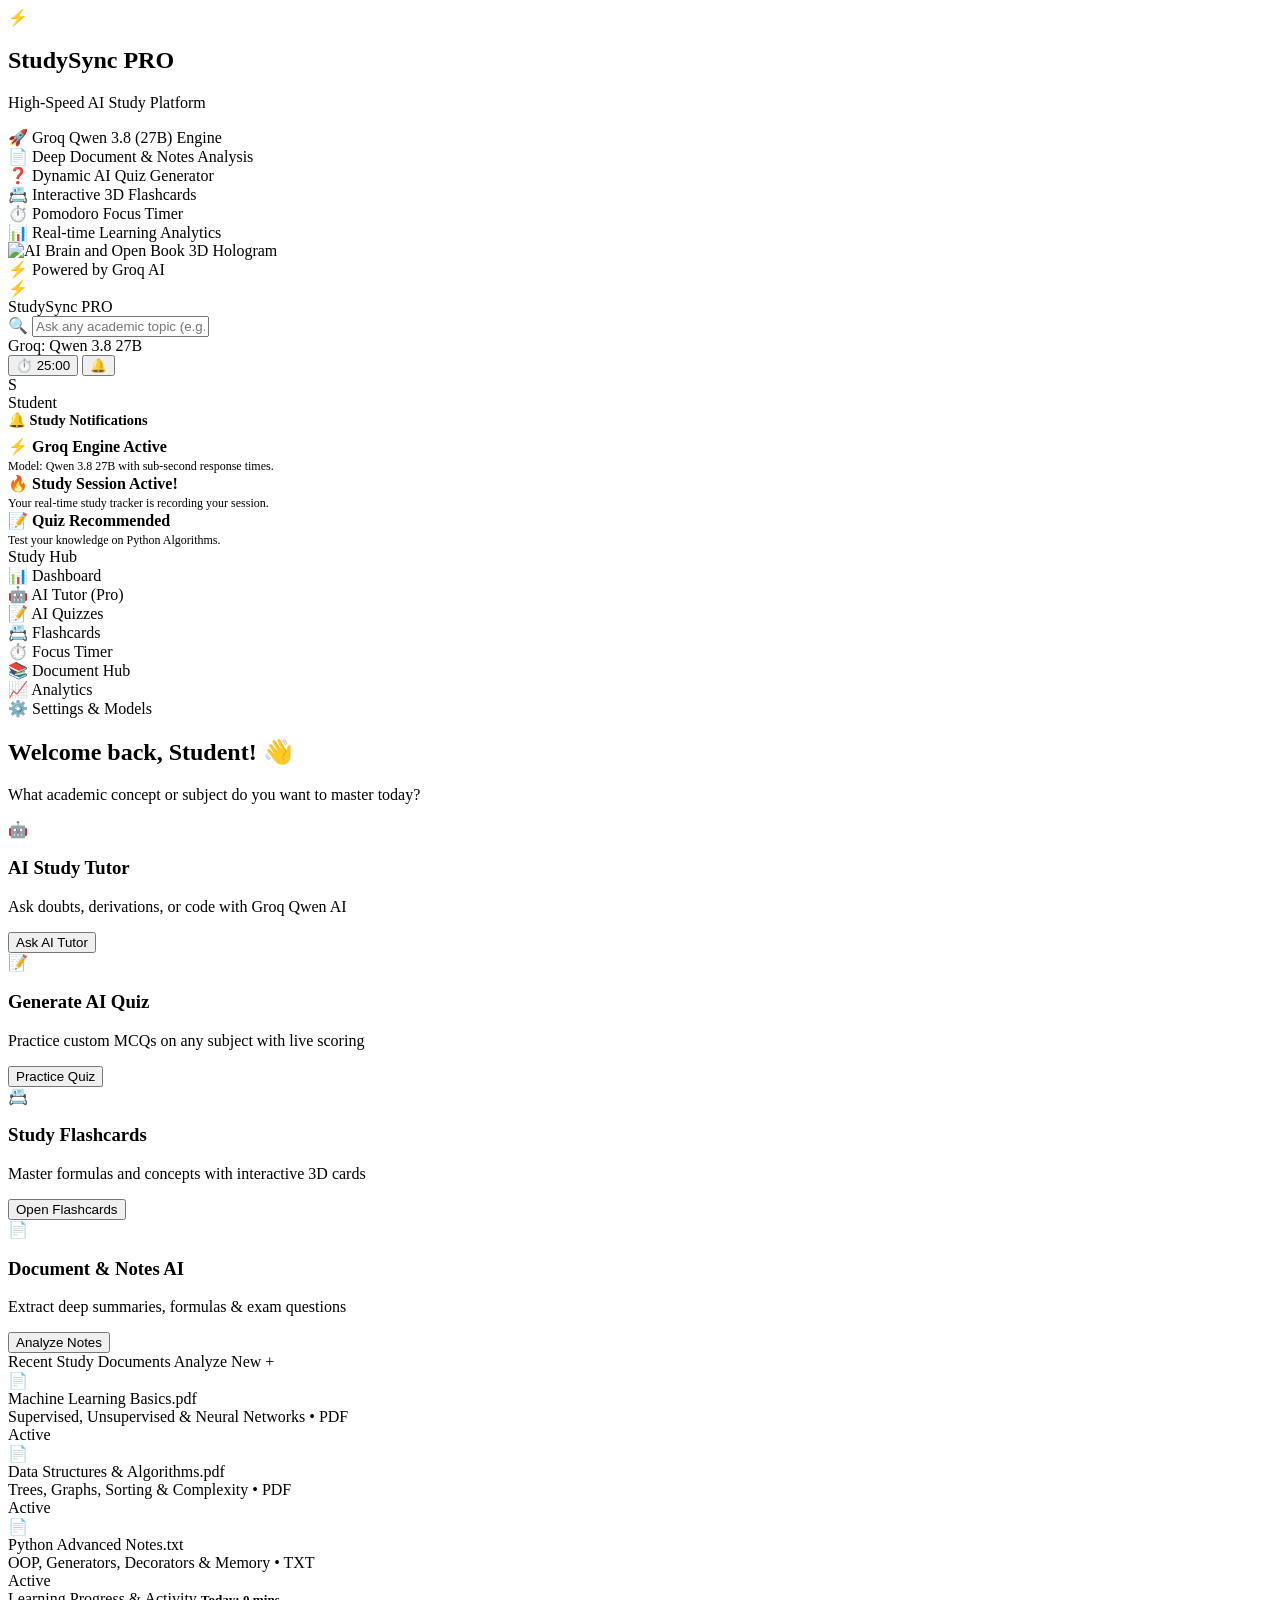
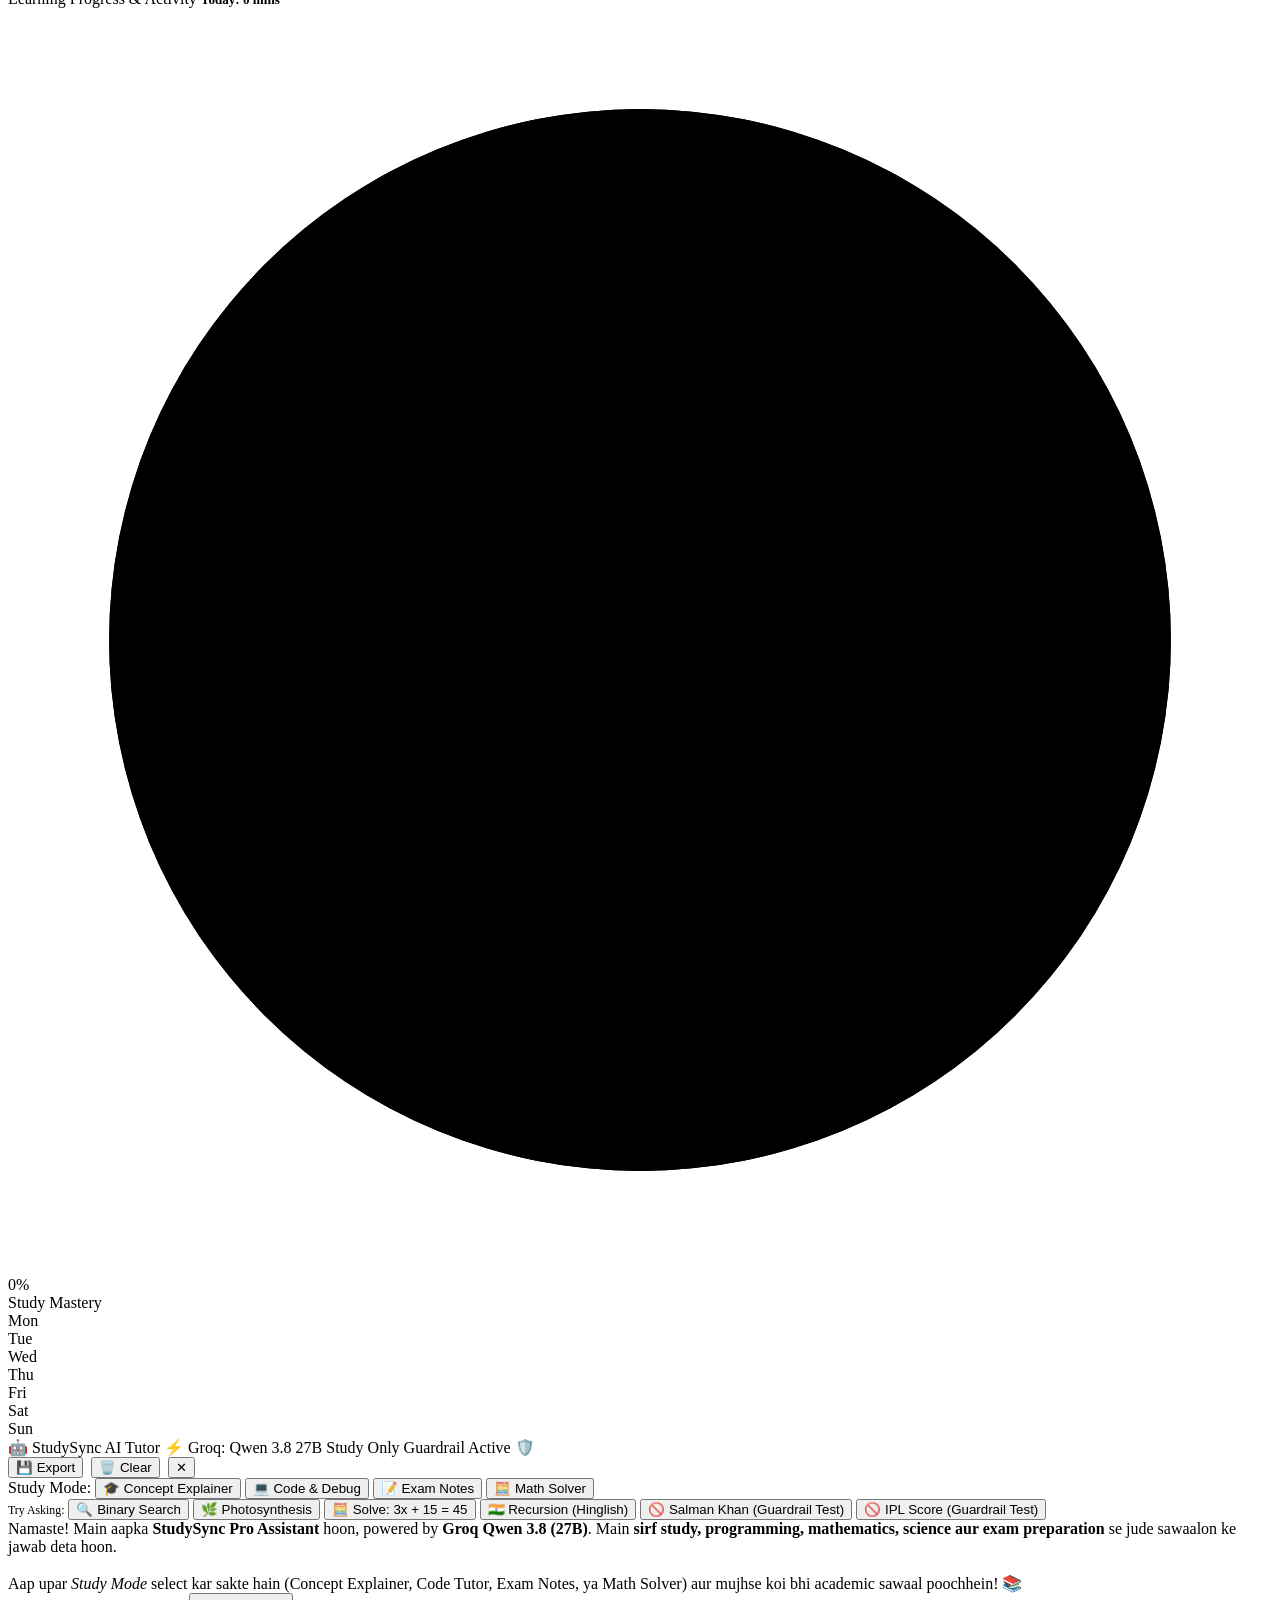
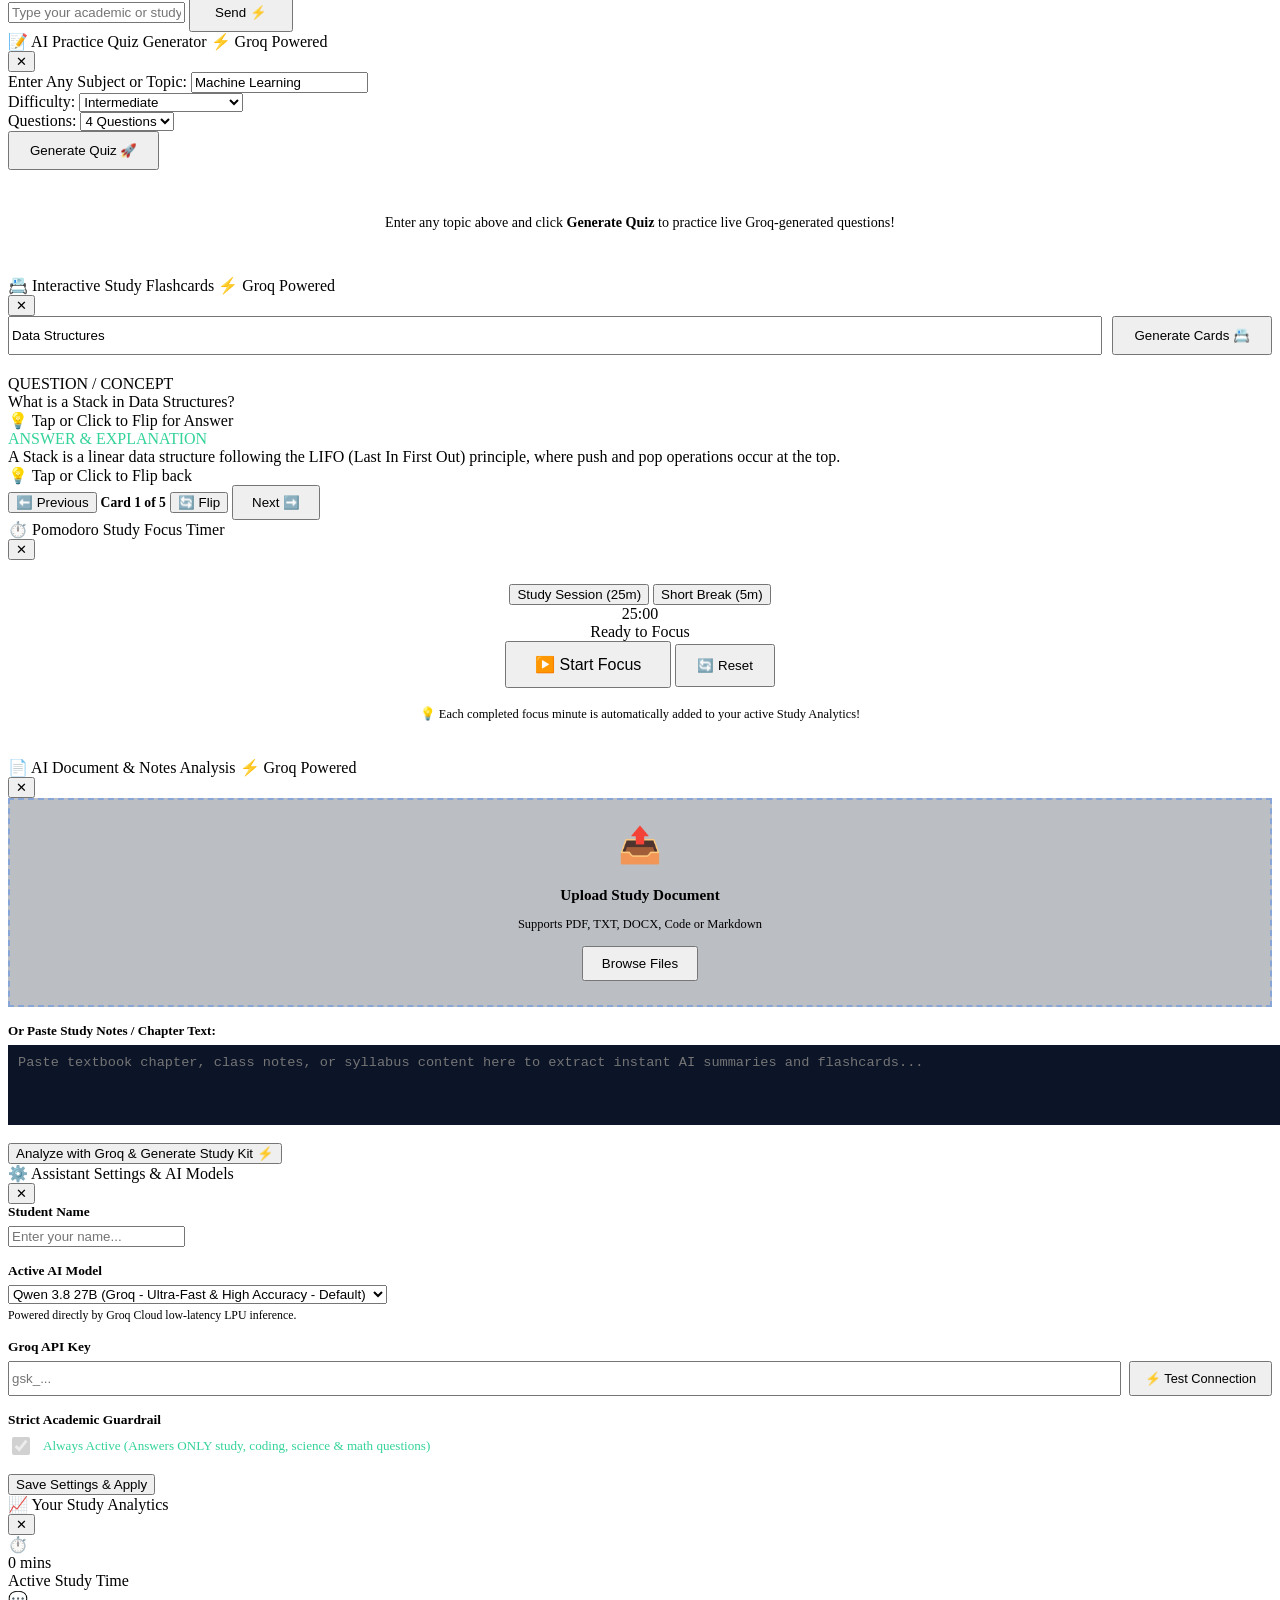
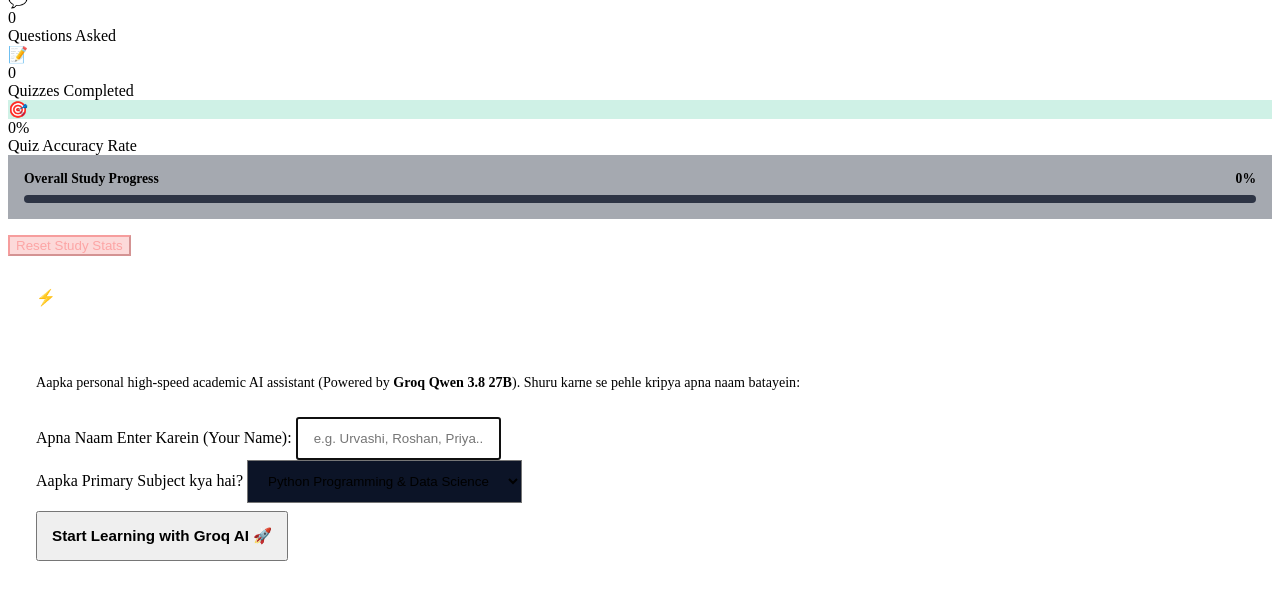
==== projects/Personal_AI_Study_Assistant/web/index.html @ 4bd37342 "added project" ====
<!DOCTYPE html>
<html lang="en">
<head>
  <meta charset="UTF-8">
  <meta name="viewport" content="width=device-width, initial-scale=1.0">
  <title>StudySync Pro - AI-Powered Learning Platform</title>
  <link rel="stylesheet" href="/style.css">
  <link rel="preconnect" href="https://fonts.googleapis.com">
  <link rel="preconnect" href="https://fonts.gstatic.com" crossorigin>
  <link href="https://fonts.googleapis.com/css2?family=Inter:wght@400;500;600;700;800&family=JetBrains+Mono:wght@400;500;600&display=swap" rel="stylesheet">
</head>
<body>
  <!-- SVG GRADIENTS FOR DONUT CHART -->
  <svg width="0" height="0" style="position: absolute;">
    <defs>
      <linearGradient id="progressGradient" x1="0%" y1="0%" x2="100%" y2="100%">
        <stop offset="0%" stop-color="#06b6d4" />
        <stop offset="100%" stop-color="#3b82f6" />
      </linearGradient>
    </defs>
  </svg>

  <div class="app-container">
    <!-- LEFT HERO PROMO BANNER -->
    <aside class="hero-banner">
      <div>
        <div class="hero-header">
          <div class="hero-badge-number">⚡</div>
          <div class="hero-title-group">
            <h1>StudySync <span class="badge-pro">PRO</span></h1>
          </div>
        </div>
        <p class="hero-subtitle">High-Speed AI Study Platform</p>

        <div class="hero-features-list">
          <div class="hero-feature-item">
            <span class="hero-feature-icon">🚀</span>
            <span>Groq Qwen 3.8 (27B) Engine</span>
          </div>
          <div class="hero-feature-item">
            <span class="hero-feature-icon">📄</span>
            <span>Deep Document & Notes Analysis</span>
          </div>
          <div class="hero-feature-item">
            <span class="hero-feature-icon">❓</span>
            <span>Dynamic AI Quiz Generator</span>
          </div>
          <div class="hero-feature-item">
            <span class="hero-feature-icon">📇</span>
            <span>Interactive 3D Flashcards</span>
          </div>
          <div class="hero-feature-item">
            <span class="hero-feature-icon">⏱️</span>
            <span>Pomodoro Focus Timer</span>
          </div>
          <div class="hero-feature-item">
            <span class="hero-feature-icon">📊</span>
            <span>Real-time Learning Analytics</span>
          </div>
        </div>
      </div>

      <!-- 3D BOOK & HOLOGRAPHIC BRAIN GRAPHIC -->
      <div class="hero-graphic-card">
        <img src="/assets/studysync_hero.jpg" alt="AI Brain and Open Book 3D Hologram" class="hero-graphic-img">
        <div class="hero-graphic-badge" id="heroGroqBadge">⚡ Powered by Groq AI</div>
      </div>
    </aside>

    <!-- MAIN APP WINDOW -->
    <div class="main-layout">
      <!-- TOP NAVIGATION BAR -->
      <header class="top-nav">
        <div class="top-brand">
          <div class="brand-icon">⚡</div>
          <span>StudySync <span class="badge-pro-small">PRO</span></span>
        </div>

        <div class="search-box-wrapper">
          <span class="search-icon">🔍</span>
          <input type="text" id="globalSearchInput" class="search-input" placeholder="Ask any academic topic (e.g. Binary Search, Calculus, Photosynthesis)...">
        </div>

        <div class="top-actions">
          <!-- LIVE GROQ STATUS BADGE -->
          <div class="groq-pill" id="topGroqBadge" title="Groq AI Inference Engine Status">
            <span class="groq-pulse-dot"></span>
            <span id="topGroqModelText">Groq: Qwen 3.8 27B</span>
          </div>

          <!-- POMODORO QUICK TIMER BUTTON -->
          <button class="top-timer-chip" id="btnPomodoroTop" title="Pomodoro Focus Timer">
            <span>⏱️</span>
            <span id="topPomodoroText">25:00</span>
          </button>

          <button class="icon-btn" id="notifBtn" title="Notifications">
            🔔
            <span class="notification-dot"></span>
          </button>
          
          <div class="user-profile-badge" id="profileBadge" title="Click to view profile or change settings">
            <div class="avatar-img" id="topAvatarImg">S</div>
            <span class="avatar-name" id="topAvatarName">Student</span>
          </div>
        </div>

        <!-- NOTIFICATIONS DROPDOWN -->
        <div class="notifications-dropdown" id="notifDropdown">
          <div style="font-weight: 700; margin-bottom: 8px; font-size: 0.9rem;">🔔 Study Notifications</div>
          <div class="notif-item">
            <strong>⚡ Groq Engine Active</strong><br>
            <span style="color: var(--text-dim); font-size: 0.75rem;">Model: Qwen 3.8 27B with sub-second response times.</span>
          </div>
          <div class="notif-item">
            <strong>🔥 Study Session Active!</strong><br>
            <span style="color: var(--text-dim); font-size: 0.75rem;">Your real-time study tracker is recording your session.</span>
          </div>
          <div class="notif-item">
            <strong>📝 Quiz Recommended</strong><br>
            <span style="color: var(--text-dim); font-size: 0.75rem;">Test your knowledge on Python Algorithms.</span>
          </div>
        </div>
      </header>

      <!-- WORKSPACE: SIDEBAR + CONTENT -->
      <div class="workspace">
        <!-- SIDEBAR -->
        <nav class="sidebar">
          <div class="nav-category">Study Hub</div>
          <div class="nav-item active" data-tab="dashboard">
            <span class="nav-icon">📊</span>
            <span>Dashboard</span>
          </div>
          <div class="nav-item" data-tab="tutor">
            <span class="nav-icon">🤖</span>
            <span>AI Tutor (Pro)</span>
          </div>
          <div class="nav-item" data-tab="quizzes">
            <span class="nav-icon">📝</span>
            <span>AI Quizzes</span>
          </div>
          <div class="nav-item" data-tab="flashcards">
            <span class="nav-icon">📇</span>
            <span>Flashcards</span>
          </div>
          <div class="nav-item" data-tab="pomodoro">
            <span class="nav-icon">⏱️</span>
            <span>Focus Timer</span>
          </div>
          <div class="nav-item" data-tab="library">
            <span class="nav-icon">📚</span>
            <span>Document Hub</span>
          </div>
          <div class="nav-item" data-tab="analytics">
            <span class="nav-icon">📈</span>
            <span>Analytics</span>
          </div>
          <div class="nav-item" data-tab="settings">
            <span class="nav-icon">⚙️</span>
            <span>Settings & Models</span>
          </div>
        </nav>

        <!-- MAIN DASHBOARD CONTENT -->
        <main class="content-area" id="mainContent">
          <!-- GREETING -->
          <div class="greeting-section">
            <h2 class="greeting-title">Welcome back, <span id="greetingUserName">Student</span>! 👋</h2>
            <p class="greeting-subtitle">What academic concept or subject do you want to master today?</p>
          </div>

          <!-- FOUR ACTION CARDS -->
          <div class="action-cards-grid">
            <!-- CARD 1: AI TUTOR -->
            <div class="action-card">
              <div>
                <div class="action-icon-box icon-cyan">🤖</div>
                <h3 class="action-card-title">AI Study Tutor</h3>
                <p class="action-card-desc">Ask doubts, derivations, or code with Groq Qwen AI</p>
              </div>
              <button class="btn-primary" id="btnTutorCard">
                <span>Ask AI Tutor</span>
              </button>
            </div>

            <!-- CARD 2: DYNAMIC QUIZ GENERATOR -->
            <div class="action-card">
              <div>
                <div class="action-icon-box icon-pink">📝</div>
                <h3 class="action-card-title">Generate AI Quiz</h3>
                <p class="action-card-desc">Practice custom MCQs on any subject with live scoring</p>
              </div>
              <button class="btn-primary" id="btnQuizCard">
                <span>Practice Quiz</span>
              </button>
            </div>

            <!-- CARD 3: FLASHCARDS -->
            <div class="action-card">
              <div>
                <div class="action-icon-box icon-purple">📇</div>
                <h3 class="action-card-title">Study Flashcards</h3>
                <p class="action-card-desc">Master formulas and concepts with interactive 3D cards</p>
              </div>
              <button class="btn-primary" id="btnFlashcardsCard">
                <span>Open Flashcards</span>
              </button>
            </div>

            <!-- CARD 4: UPLOAD & LEARN -->
            <div class="action-card">
              <div>
                <div class="action-icon-box icon-emerald">📄</div>
                <h3 class="action-card-title">Document & Notes AI</h3>
                <p class="action-card-desc">Extract deep summaries, formulas & exam questions</p>
              </div>
              <button class="btn-primary" id="btnUploadCard">
                <span>Analyze Notes</span>
              </button>
            </div>
          </div>

          <!-- BOTTOM SECTION: 2 CARDS -->
          <div class="bottom-grid">
            <!-- RECENT DOCUMENTS -->
            <div class="info-card">
              <div class="info-card-header">
                <span class="info-card-title">Recent Study Documents</span>
                <a class="info-card-link" id="linkViewAllDocs">Analyze New +</a>
              </div>

              <div class="document-list" id="recentDocsList">
                <div class="document-item" data-file="Machine Learning Basics.pdf">
                  <div class="doc-info">
                    <div class="doc-icon-badge badge-red">📄</div>
                    <div>
                      <div class="doc-name">Machine Learning Basics.pdf</div>
                      <div class="doc-meta">Supervised, Unsupervised & Neural Networks • PDF</div>
                    </div>
                  </div>
                  <div class="doc-time">Active</div>
                </div>

                <div class="document-item" data-file="Data Structures & Algorithms.pdf">
                  <div class="doc-info">
                    <div class="doc-icon-badge badge-blue">📄</div>
                    <div>
                      <div class="doc-name">Data Structures & Algorithms.pdf</div>
                      <div class="doc-meta">Trees, Graphs, Sorting & Complexity • PDF</div>
                    </div>
                  </div>
                  <div class="doc-time">Active</div>
                </div>

                <div class="document-item" data-file="Python Advanced Notes.txt">
                  <div class="doc-info">
                    <div class="doc-icon-badge badge-emerald">📄</div>
                    <div>
                      <div class="doc-name">Python Advanced Notes.txt</div>
                      <div class="doc-meta">OOP, Generators, Decorators & Memory • TXT</div>
                    </div>
                  </div>
                  <div class="doc-time">Active</div>
                </div>
              </div>
            </div>

            <!-- LEARNING PROGRESS & ACTIVE TRACKER -->
            <div class="info-card">
              <div class="info-card-header">
                <span class="info-card-title">Learning Progress & Activity</span>
                <span id="todayStudyLabel" style="font-size: 0.82rem; color: var(--accent-cyan); font-weight: 700;">Today: 0 mins</span>
              </div>

              <div class="progress-container">
                <!-- DONUT CHART -->
                <div class="donut-wrapper">
                  <svg class="donut-svg" viewBox="0 0 100 100">
                    <circle class="donut-bg" cx="50" cy="50" r="42" />
                    <circle class="donut-fill" id="donutProgressCircle" cx="50" cy="50" r="42" style="stroke-dashoffset: 264;" />
                  </svg>
                  <div class="donut-text">
                    <div class="donut-pct" id="donutProgressText">0%</div>
                    <div class="donut-sub">Study Mastery</div>
                  </div>
                </div>

                <!-- WEEKLY BAR CHART -->
                <div class="barchart-wrapper">
                  <div class="bars-row" id="weeklyBarsRow">
                    <div class="bar-col" id="bar_mon" title="Mon: 0 mins"><div class="bar-fill" style="height: 10%;"></div><span class="bar-label">Mon</span></div>
                    <div class="bar-col" id="bar_tue" title="Tue: 0 mins"><div class="bar-fill" style="height: 10%;"></div><span class="bar-label">Tue</span></div>
                    <div class="bar-col" id="bar_wed" title="Wed: 0 mins"><div class="bar-fill" style="height: 10%;"></div><span class="bar-label">Wed</span></div>
                    <div class="bar-col" id="bar_thu" title="Thu: 0 mins"><div class="bar-fill" style="height: 10%;"></div><span class="bar-label">Thu</span></div>
                    <div class="bar-col" id="bar_fri" title="Fri: 0 mins"><div class="bar-fill" style="height: 10%;"></div><span class="bar-label">Fri</span></div>
                    <div class="bar-col" id="bar_sat" title="Sat: 0 mins"><div class="bar-fill" style="height: 10%;"></div><span class="bar-label">Sat</span></div>
                    <div class="bar-col" id="bar_sun" title="Sun: 0 mins"><div class="bar-fill" style="height: 10%;"></div><span class="bar-label">Sun</span></div>
                  </div>
                </div>
              </div>
            </div>
          </div>
        </main>
      </div>
    </div>
  </div>

  <!-- MODAL: AI TUTOR (PRO EDITION) -->
  <div class="modal-overlay" id="modalTutor">
    <div class="modal-card tutor-card">
      <div class="modal-header">
        <div class="modal-title">
          <span>🤖 StudySync AI Tutor</span>
          <span class="model-badge-inline" id="chatActiveModelBadge">⚡ Groq: Qwen 3.8 27B</span>
          <span class="study-guard-badge">Study Only Guardrail Active 🛡️</span>
        </div>
        <div style="display: flex; gap: 8px; align-items: center;">
          <button class="icon-subtle-btn" id="btnExportChat" title="Export study notes to Markdown">💾 Export</button>
          <button class="icon-subtle-btn" id="btnClearChat" title="Clear chat history">🗑️ Clear</button>
          <button class="modal-close" data-close="modalTutor">✕</button>
        </div>
      </div>

      <!-- PERSONA / STUDY MODE SELECTOR -->
      <div class="persona-selector-bar">
        <span class="persona-label">Study Mode:</span>
        <button class="persona-btn active" data-mode="explainer" title="Intuitive analogies, clear logic & concept breakdown">🎓 Concept Explainer</button>
        <button class="persona-btn" data-mode="code" title="Code snippets, Big-O complexity & line-by-line breakdown">💻 Code & Debug</button>
        <button class="persona-btn" data-mode="exam" title="High-yield exam notes, formula sheets & probable questions">📝 Exam Notes</button>
        <button class="persona-btn" data-mode="math" title="Rigorous step-by-step mathematical derivations">🧮 Math Solver</button>
      </div>

      <div class="modal-body chat-modal-body">
        <div class="chat-quick-chips">
          <span style="font-size: 0.74rem; color: var(--text-dim); align-self: center;">Try Asking:</span>
          <button class="chip-btn" data-ask="Explain Binary Search algorithm in Python with Big-O complexity">🔍 Binary Search</button>
          <button class="chip-btn" data-ask="What is the balanced equation for Photosynthesis?">🌿 Photosynthesis</button>
          <button class="chip-btn" data-ask="Solve: 3x + 15 = 45 and show every derivation step">🧮 Solve: 3x + 15 = 45</button>
          <button class="chip-btn" data-ask="Recursion kya hota hai simple example ke sath samjhao">🇮🇳 Recursion (Hinglish)</button>
          <button class="chip-btn test-reject" data-ask="Who is Salman Khan?">🚫 Salman Khan (Guardrail Test)</button>
          <button class="chip-btn test-reject" data-ask="What is the IPL cricket match score?">🚫 IPL Score (Guardrail Test)</button>
        </div>

        <div class="chat-messages-container" id="chatMessages">
          <div class="chat-bubble assistant" id="chatWelcomeMessage">
            Namaste! Main aapka <strong>StudySync Pro Assistant</strong> hoon, powered by <strong>Groq Qwen 3.8 (27B)</strong>.
            Main <strong>sirf study, programming, mathematics, science aur exam preparation</strong> se jude sawaalon ke jawab deta hoon.<br><br>
            Aap upar <em>Study Mode</em> select kar sakte hain (Concept Explainer, Code Tutor, Exam Notes, ya Math Solver) aur mujhse koi bhi academic sawaal poochhein! 📚
          </div>
        </div>

        <div class="chat-input-row">
          <input type="text" id="chatInput" class="chat-input" placeholder="Type your academic or study question here..." />
          <button class="btn-primary" id="btnSendChat" style="width: auto; padding: 10px 24px;">Send ⚡</button>
        </div>
      </div>
    </div>
  </div>

  <!-- MODAL: DYNAMIC QUIZ GENERATOR (PRO) -->
  <div class="modal-overlay" id="modalQuiz">
    <div class="modal-card quiz-card">
      <div class="modal-header">
        <div class="modal-title">
          <span>📝 AI Practice Quiz Generator</span>
          <span class="model-badge-inline">⚡ Groq Powered</span>
        </div>
        <button class="modal-close" data-close="modalQuiz">✕</button>
      </div>
      <div class="modal-body">
        <div class="quiz-controls-grid">
          <div style="flex: 2;">
            <label class="control-label">Enter Any Subject or Topic:</label>
            <input type="text" id="quizCustomTopic" class="chat-input" placeholder="e.g. Python Lists, Calculus, Thermodynamics, SQL Joins..." value="Machine Learning">
          </div>
          <div style="flex: 1;">
            <label class="control-label">Difficulty:</label>
            <select id="quizDifficultySelect" class="chat-input select-styled">
              <option value="Beginner">Beginner</option>
              <option value="Intermediate" selected>Intermediate</option>
              <option value="Advanced">Advanced (Exam Level)</option>
            </select>
          </div>
          <div style="flex: 0.8;">
            <label class="control-label">Questions:</label>
            <select id="quizCountSelect" class="chat-input select-styled">
              <option value="3">3 Questions</option>
              <option value="4" selected>4 Questions</option>
              <option value="6">6 Questions</option>
            </select>
          </div>
          <div style="align-self: flex-end;">
            <button class="btn-primary" id="btnFetchQuiz" style="padding: 10px 20px;">Generate Quiz 🚀</button>
          </div>
        </div>

        <div class="quiz-score-banner" id="quizScoreBanner" style="display: none;">
          <div>
            <span style="font-weight: 700; color: #fff;">Quiz Completed!</span>
            <span id="quizScoreText" style="margin-left: 10px; color: var(--accent-cyan); font-weight: 800;">Score: 0 / 0</span>
          </div>
          <button class="btn-subtle" id="btnRestartQuiz">Retake Quiz</button>
        </div>

        <div id="quizContainer">
          <p style="font-size: 0.88rem; color: var(--text-muted); text-align: center; padding: 30px;">
            Enter any topic above and click <strong>Generate Quiz</strong> to practice live Groq-generated questions!
          </p>
        </div>
      </div>
    </div>
  </div>

  <!-- MODAL: INTERACTIVE 3D FLASHCARDS (NEW PRO FEATURE) -->
  <div class="modal-overlay" id="modalFlashcards">
    <div class="modal-card flashcards-card">
      <div class="modal-header">
        <div class="modal-title">
          <span>📇 Interactive Study Flashcards</span>
          <span class="model-badge-inline">⚡ Groq Powered</span>
        </div>
        <button class="modal-close" data-close="modalFlashcards">✕</button>
      </div>
      <div class="modal-body">
        <div style="display: flex; gap: 10px; margin-bottom: 20px;">
          <input type="text" id="flashcardTopicInput" class="chat-input" placeholder="Enter topic for flashcards (e.g. Data Structures, Physics Formulas)..." value="Data Structures" style="flex: 1;">
          <button class="btn-primary" id="btnGenerateFlashcards" style="width: auto; padding: 10px 20px;">Generate Cards 📇</button>
        </div>

        <div class="flashcard-deck-wrapper" id="flashcardDeckWrapper">
          <div class="flashcard-3d-box" id="flashcardElement" title="Click anywhere to flip card!">
            <div class="flashcard-inner" id="flashcardInner">
              <!-- FRONT -->
              <div class="flashcard-face flashcard-front">
                <div class="card-side-tag">QUESTION / CONCEPT</div>
                <div class="card-content-text" id="cardFrontText">What is a Stack in Data Structures?</div>
                <div class="card-hint">💡 Tap or Click to Flip for Answer</div>
              </div>
              <!-- BACK -->
              <div class="flashcard-face flashcard-back">
                <div class="card-side-tag" style="color: #34d399;">ANSWER & EXPLANATION</div>
                <div class="card-content-text" id="cardBackText">A Stack is a linear data structure following the LIFO (Last In First Out) principle, where push and pop operations occur at the top.</div>
                <div class="card-hint">💡 Tap or Click to Flip back</div>
              </div>
            </div>
          </div>

          <!-- FLASHCARD CONTROLS -->
          <div class="flashcard-nav-row">
            <button class="btn-subtle" id="btnPrevCard">⬅️ Previous</button>
            <span id="flashcardCounter" style="font-size: 0.85rem; font-weight: 700; color: var(--accent-cyan);">Card 1 of 5</span>
            <button class="btn-subtle" id="btnFlipCard">🔄 Flip</button>
            <button class="btn-primary" id="btnNextCard" style="width: auto; padding: 8px 18px;">Next ➡️</button>
          </div>
        </div>
      </div>
    </div>
  </div>

  <!-- MODAL: POMODORO FOCUS TIMER (NEW PRO FEATURE) -->
  <div class="modal-overlay" id="modalPomodoro">
    <div class="modal-card pomodoro-card">
      <div class="modal-header">
        <div class="modal-title">
          <span>⏱️ Pomodoro Study Focus Timer</span>
        </div>
        <button class="modal-close" data-close="modalPomodoro">✕</button>
      </div>
      <div class="modal-body" style="text-align: center; padding: 24px;">
        <div class="pomodoro-mode-switch">
          <button class="pomo-mode-btn active" id="pomoStudyMode">Study Session (25m)</button>
          <button class="pomo-mode-btn" id="pomoBreakMode">Short Break (5m)</button>
        </div>

        <div class="pomo-clock-container">
          <div class="pomo-digital-time" id="pomoClock">25:00</div>
          <div class="pomo-status-label" id="pomoStatusText">Ready to Focus</div>
        </div>

        <div class="pomo-btn-row">
          <button class="btn-primary" id="btnPomoStart" style="padding: 12px 28px; font-size: 1rem;">▶️ Start Focus</button>
          <button class="btn-subtle" id="btnPomoReset" style="padding: 12px 20px;">🔄 Reset</button>
        </div>

        <p style="font-size: 0.78rem; color: var(--text-dim); margin-top: 18px;">
          💡 Each completed focus minute is automatically added to your active Study Analytics!
        </p>
      </div>
    </div>
  </div>

  <!-- MODAL: UPLOAD & LEARN (DOCUMENT ANALYSIS) -->
  <div class="modal-overlay" id="modalUpload">
    <div class="modal-card upload-card">
      <div class="modal-header">
        <div class="modal-title">
          <span>📄 AI Document & Notes Analysis</span>
          <span class="model-badge-inline">⚡ Groq Powered</span>
        </div>
        <button class="modal-close" data-close="modalUpload">✕</button>
      </div>
      <div class="modal-body">
        <div style="border: 2px dashed rgba(59, 130, 246, 0.4); border-radius: var(--radius-md); padding: 24px; text-align: center; background: rgba(30, 41, 59, 0.3); margin-bottom: 16px;">
          <div style="font-size: 2.2rem; margin-bottom: 8px;">📤</div>
          <h4 style="font-size: 0.95rem; margin-bottom: 4px;">Upload Study Document</h4>
          <p style="font-size: 0.78rem; color: var(--text-muted); margin-bottom: 14px;">Supports PDF, TXT, DOCX, Code or Markdown</p>
          <input type="file" id="fileUploadInput" accept=".pdf,.txt,.doc,.docx,.md,.py" style="display: none;">
          <button class="btn-primary" id="btnSelectFile" style="width: auto; margin: 0 auto; padding: 8px 18px;">Browse Files</button>
        </div>

        <div style="margin-bottom: 14px;">
          <label style="font-size: 0.82rem; font-weight: 600; display: block; margin-bottom: 6px;">Or Paste Study Notes / Chapter Text:</label>
          <textarea id="studyNotesInput" rows="4" style="width: 100%; background: #0c1427; border: 1px solid var(--border-subtle); border-radius: var(--radius-sm); padding: 10px; color: #fff; font-size: 0.85rem;" placeholder="Paste textbook chapter, class notes, or syllabus content here to extract instant AI summaries and flashcards..."></textarea>
        </div>

        <button class="btn-primary" id="btnProcessDoc">Analyze with Groq & Generate Study Kit ⚡</button>

        <div id="docAnalysisResult" style="display: none; margin-top: 18px; background: rgba(15, 23, 42, 0.8); border: 1px solid var(--border-glow); border-radius: var(--radius-sm); padding: 18px;">
        </div>
      </div>
    </div>
  </div>

  <!-- MODAL: SETTINGS & MODEL CONFIGURATION -->
  <div class="modal-overlay" id="modalSettings">
    <div class="modal-card settings-card">
      <div class="modal-header">
        <div class="modal-title">⚙️ Assistant Settings & AI Models</div>
        <button class="modal-close" data-close="modalSettings">✕</button>
      </div>
      <div class="modal-body">
        <div style="margin-bottom: 16px;">
          <label style="font-size: 0.84rem; font-weight: 600; display: block; margin-bottom: 6px;">Student Name</label>
          <input type="text" id="settingsUserName" class="chat-input" placeholder="Enter your name..." />
        </div>

        <div style="margin-bottom: 16px;">
          <label style="font-size: 0.84rem; font-weight: 600; display: block; margin-bottom: 6px;">Active AI Model</label>
          <select id="settingsModelSelect" class="chat-input select-styled">
            <option value="qwen/qwen3.8-27b" selected>Qwen 3.8 27B (Groq - Ultra-Fast & High Accuracy - Default)</option>
            <option value="llama-3.3-70b-versatile">Llama 3.3 70B Versatile (Groq - Deep Academic Reasoning)</option>
            <option value="llama-3.1-8b-instant">Llama 3.1 8B Instant (Groq - Sub-Second Fast)</option>
          </select>
          <span style="font-size: 0.74rem; color: var(--text-dim); display: block; margin-top: 4px;">Powered directly by Groq Cloud low-latency LPU inference.</span>
        </div>

        <div style="margin-bottom: 16px;">
          <label style="font-size: 0.84rem; font-weight: 600; display: block; margin-bottom: 6px;">Groq API Key</label>
          <div style="display: flex; gap: 8px;">
            <input type="password" id="settingsGroqKey" class="chat-input" placeholder="gsk_..." style="flex: 1;" />
            <button class="btn-subtle" id="btnTestGroqConn" style="padding: 8px 14px; font-size: 0.8rem;">⚡ Test Connection</button>
          </div>
          <div id="groqTestStatus" style="font-size: 0.76rem; margin-top: 6px; display: none;"></div>
        </div>

        <div style="margin-bottom: 16px;">
          <label style="font-size: 0.84rem; font-weight: 600; display: block; margin-bottom: 6px;">Strict Academic Guardrail</label>
          <div style="display: flex; align-items: center; gap: 10px;">
            <input type="checkbox" id="strictFilterToggle" checked disabled style="width: 18px; height: 18px;">
            <span style="font-size: 0.82rem; color: #34d399;">Always Active (Answers ONLY study, coding, science & math questions)</span>
          </div>
        </div>

        <button class="btn-primary" id="btnSaveSettings">Save Settings & Apply</button>
      </div>
    </div>
  </div>

  <!-- MODAL: ANALYTICS -->
  <div class="modal-overlay" id="modalAnalytics">
    <div class="modal-card">
      <div class="modal-header">
        <div class="modal-title">📈 Your Study Analytics</div>
        <button class="modal-close" data-close="modalAnalytics">✕</button>
      </div>
      <div class="modal-body">
        <div class="analytics-stats-grid">
          <div class="analytics-stat-tile">
            <div class="stat-tile-icon icon-cyan">⏱️</div>
            <div>
              <div class="stat-tile-number" id="statStudyTime">0 mins</div>
              <div class="stat-tile-label">Active Study Time</div>
            </div>
          </div>
          <div class="analytics-stat-tile">
            <div class="stat-tile-icon icon-purple">💬</div>
            <div>
              <div class="stat-tile-number" id="statQuestionsAsked">0</div>
              <div class="stat-tile-label">Questions Asked</div>
            </div>
          </div>
          <div class="analytics-stat-tile">
            <div class="stat-tile-icon icon-pink">📝</div>
            <div>
              <div class="stat-tile-number" id="statQuizzesTaken">0</div>
              <div class="stat-tile-label">Quizzes Completed</div>
            </div>
          </div>
          <div class="analytics-stat-tile">
            <div class="stat-tile-icon" style="background: rgba(16, 185, 129, 0.2); color: #34d399;">🎯</div>
            <div>
              <div class="stat-tile-number" id="statQuizAccuracy">0%</div>
              <div class="stat-tile-label">Quiz Accuracy Rate</div>
            </div>
          </div>
        </div>

        <div style="background: rgba(30, 41, 59, 0.4); border: 1px solid var(--border-subtle); border-radius: var(--radius-md); padding: 16px; margin-bottom: 16px;">
          <div style="display: flex; justify-content: space-between; margin-bottom: 8px;">
            <span style="font-size: 0.85rem; font-weight: 600;">Overall Study Progress</span>
            <span id="statOverallPct" style="font-size: 0.85rem; font-weight: 700; color: var(--accent-cyan);">0%</span>
          </div>
          <div style="background: rgba(15, 23, 42, 0.8); height: 8px; border-radius: 99px; overflow: hidden;">
            <div id="statProgressBar" style="width: 0%; height: 100%; background: linear-gradient(90deg, #06b6d4, #3b82f6); transition: width 0.5s ease;"></div>
          </div>
        </div>

        <button class="btn-primary" id="btnResetStats" style="background: rgba(239, 68, 68, 0.2); border-color: rgba(239, 68, 68, 0.4); color: #fca5a5;">Reset Study Stats</button>
      </div>
    </div>
  </div>

  <!-- MODAL: ONBOARDING / NAME SETUP -->
  <div class="modal-overlay" id="modalOnboarding">
    <div class="modal-card onboarding-card">
      <div class="modal-body" style="padding: 32px 28px;">
        <div class="onboarding-icon-glow">⚡</div>
        <h3 style="font-size: 1.5rem; font-weight: 800; margin-bottom: 8px; color: #fff;">Welcome to StudySync PRO!</h3>
        <p style="font-size: 0.88rem; color: var(--text-muted); line-height: 1.5; margin-bottom: 24px;">
          Aapka personal high-speed academic AI assistant (Powered by <strong>Groq Qwen 3.8 27B</strong>). Shuru karne se pehle kripya apna naam batayein:
        </p>

        <div class="onboarding-input-group">
          <label class="onboarding-input-label" for="onboardingNameInput">Apna Naam Enter Karein (Your Name):</label>
          <input type="text" id="onboardingNameInput" class="chat-input" placeholder="e.g. Urvashi, Roshan, Priya..." style="padding: 12px 16px;" autofocus />
        </div>

        <div class="onboarding-input-group">
          <label class="onboarding-input-label" for="onboardingSubjectSelect">Aapka Primary Subject kya hai?</label>
          <select id="onboardingSubjectSelect" class="chat-input" style="padding: 12px 16px; background: #0c1427;">
            <option value="Python Programming">Python Programming & Data Science</option>
            <option value="Data Structures & Algorithms">Data Structures & Algorithms</option>
            <option value="Mathematics">Mathematics & Derivations</option>
            <option value="Machine Learning & AI">Machine Learning & Deep Learning</option>
            <option value="Science (Physics/Chemistry)">Science (Physics/Chemistry/Biology)</option>
          </select>
        </div>

        <button class="btn-primary" id="btnSaveOnboarding" style="padding: 14px; font-size: 0.95rem; font-weight: 700; margin-top: 8px;">
          Start Learning with Groq AI 🚀
        </button>
      </div>
    </div>
  </div>

  <script src="/app.js"></script>
</body>
</html>
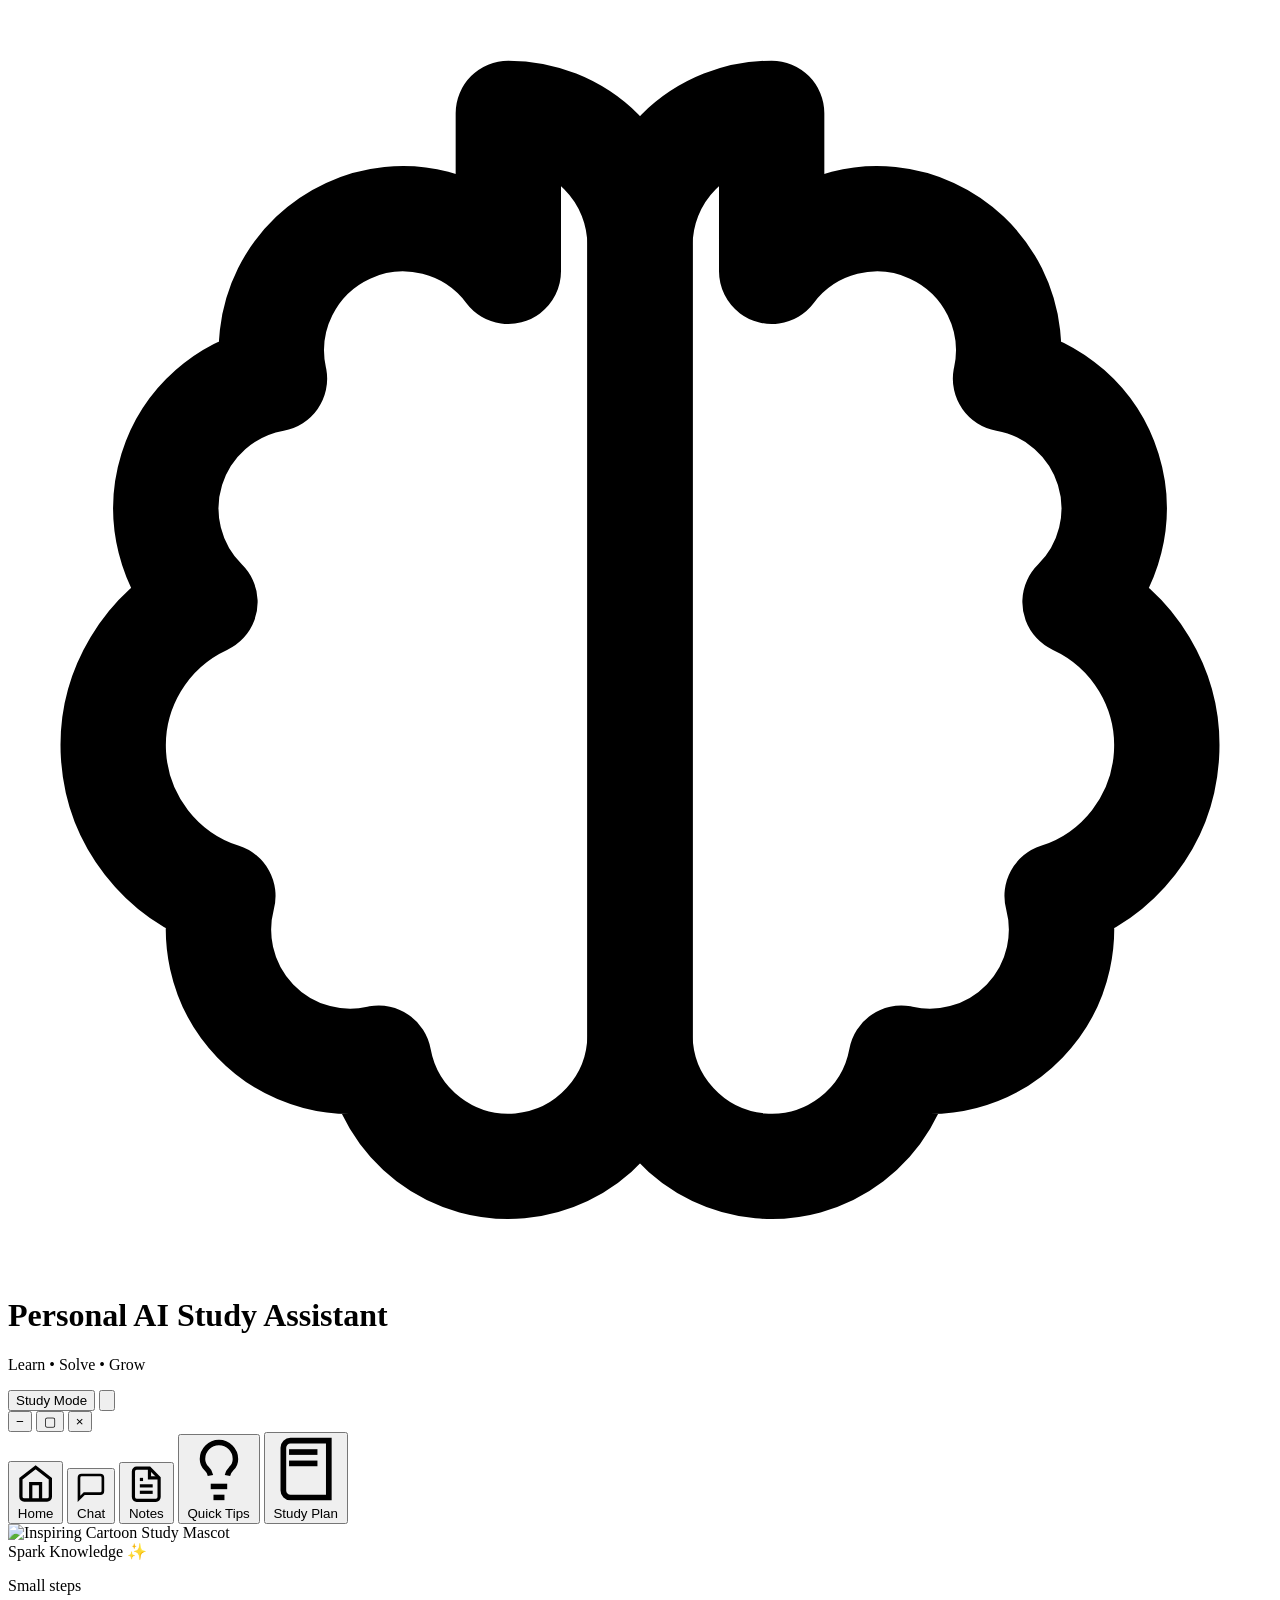
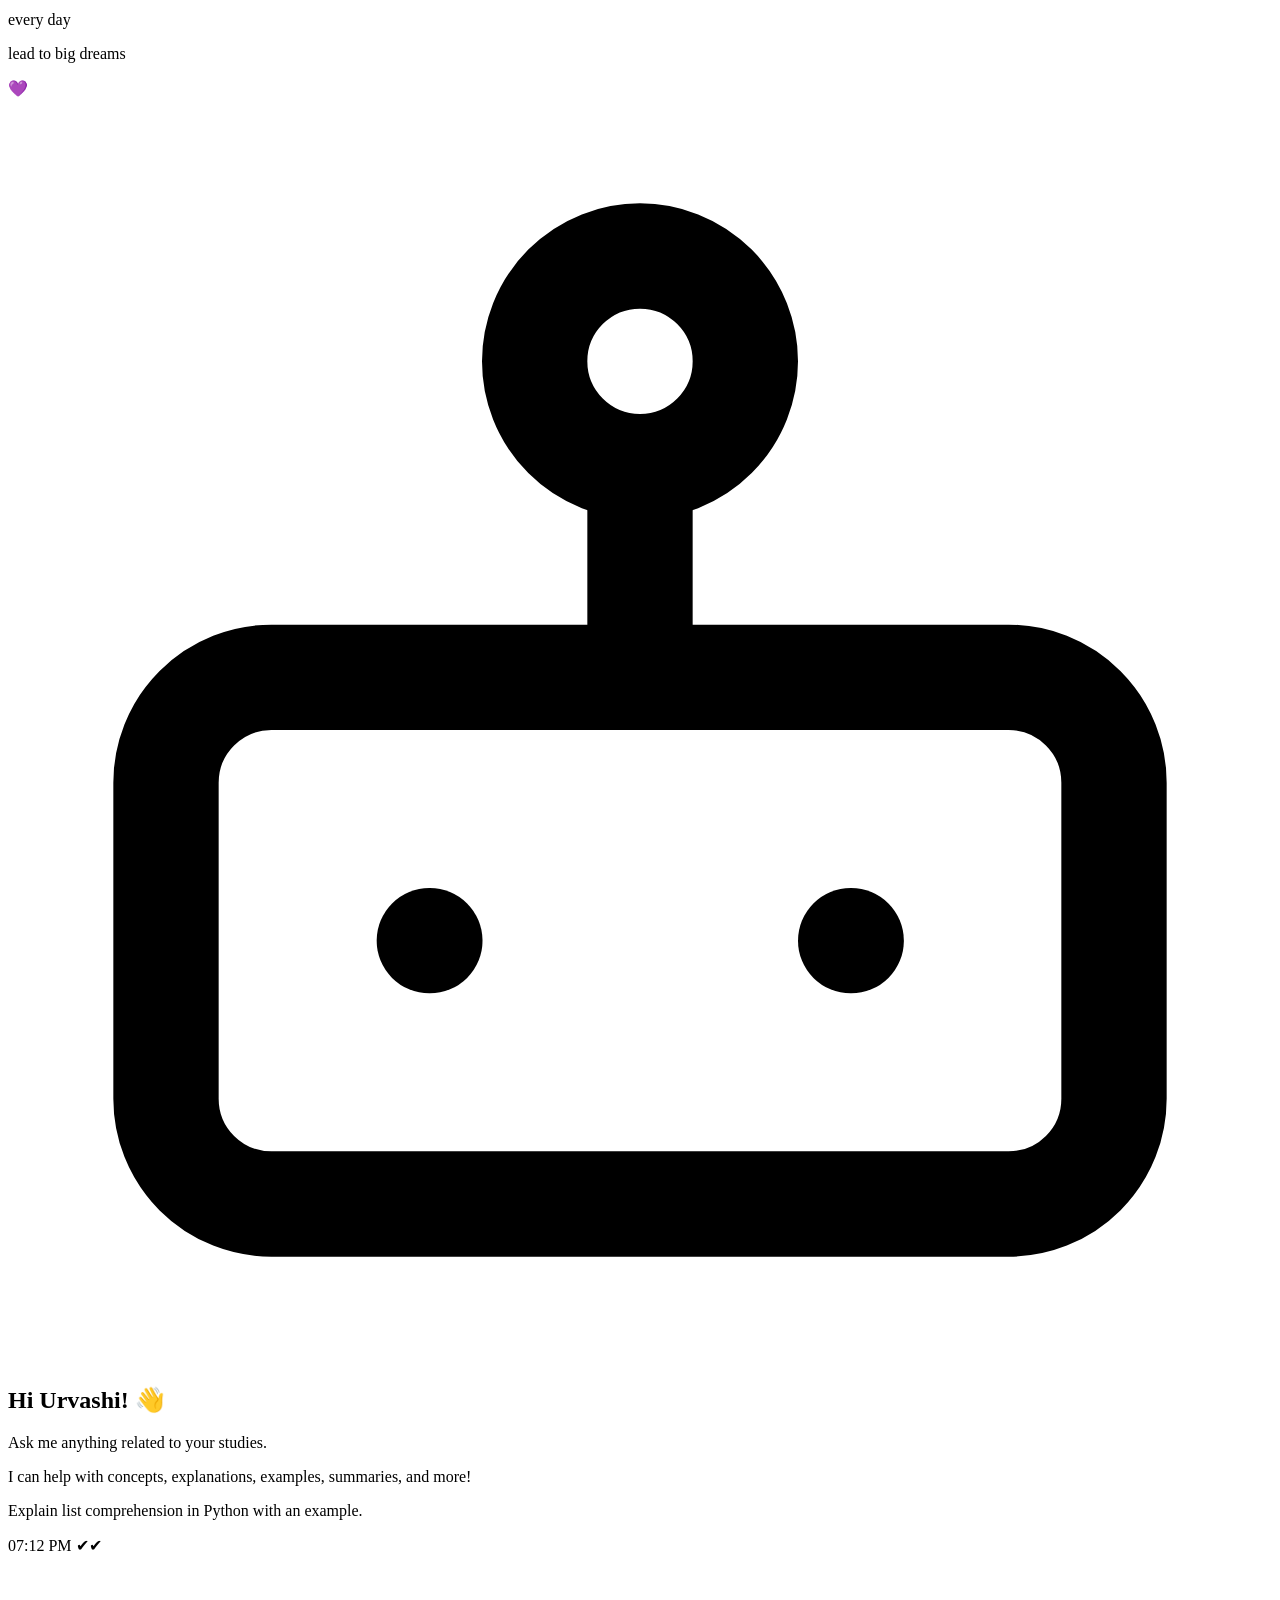
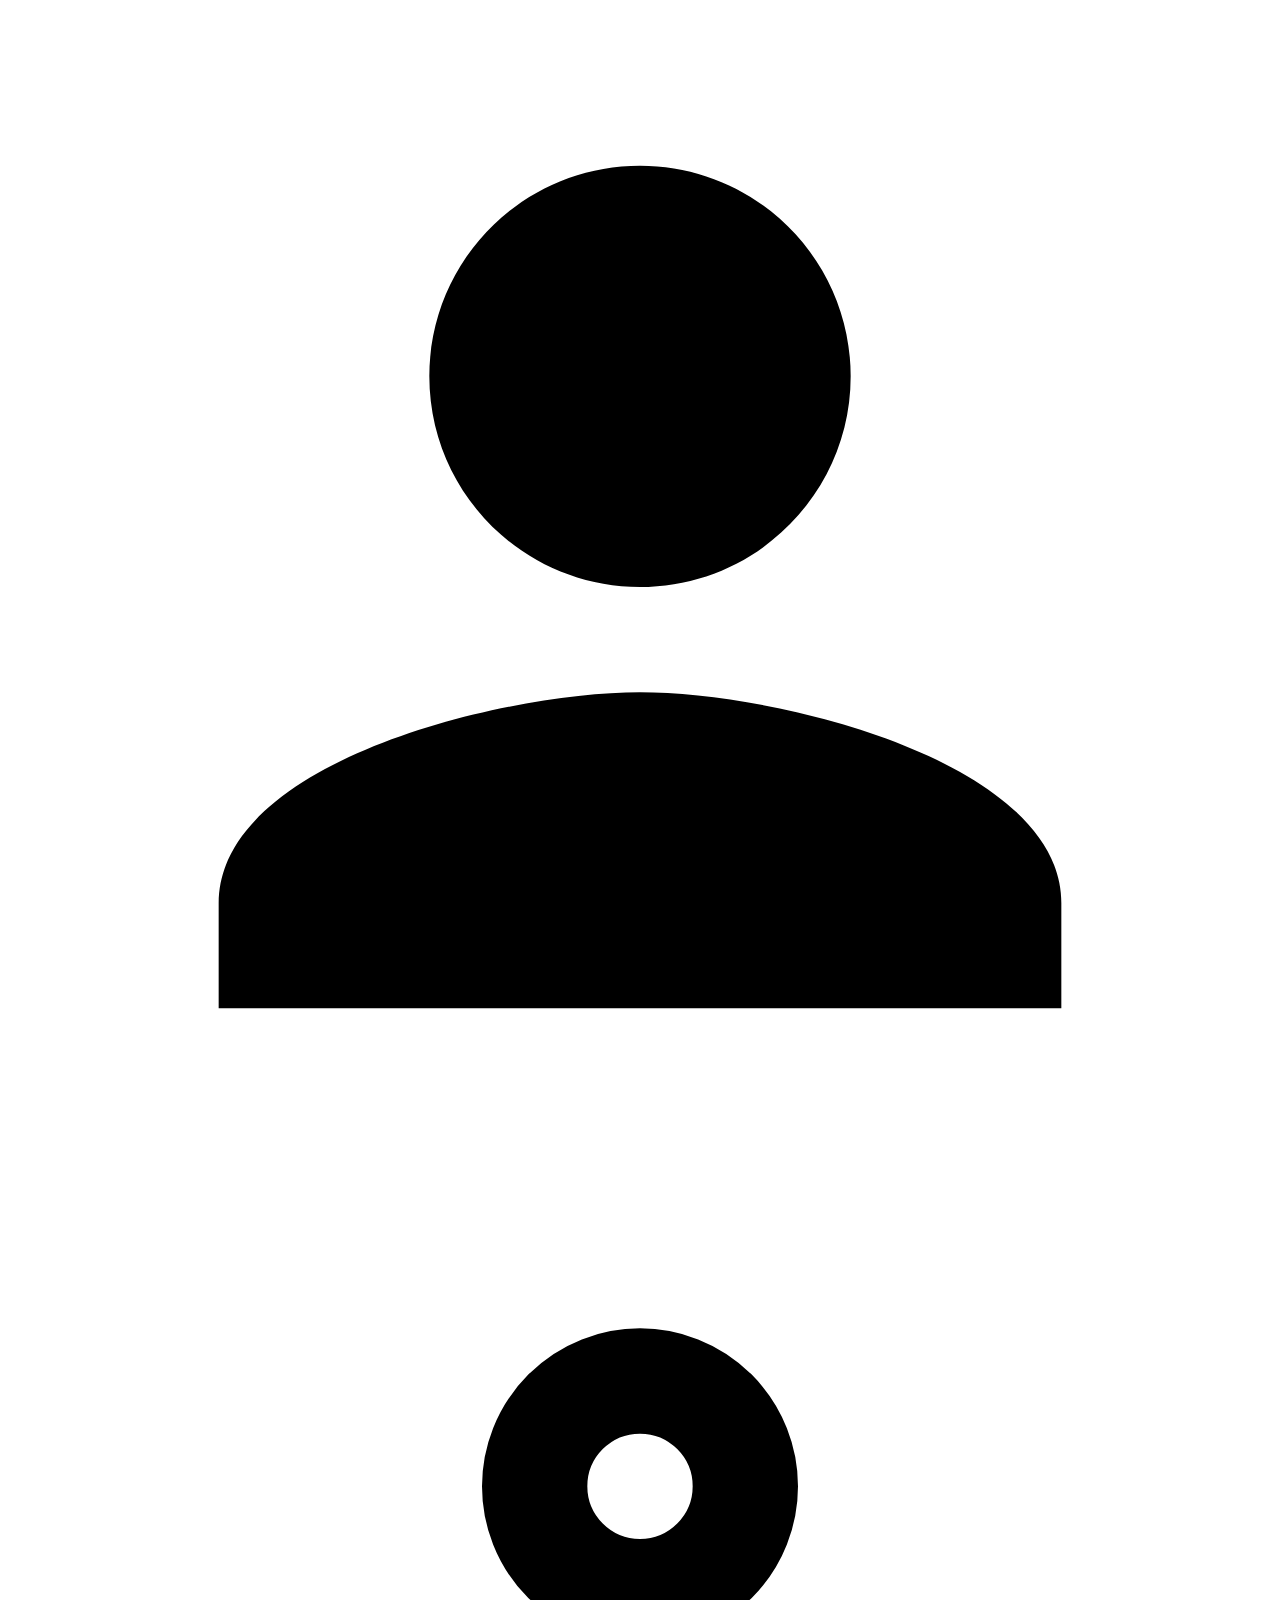
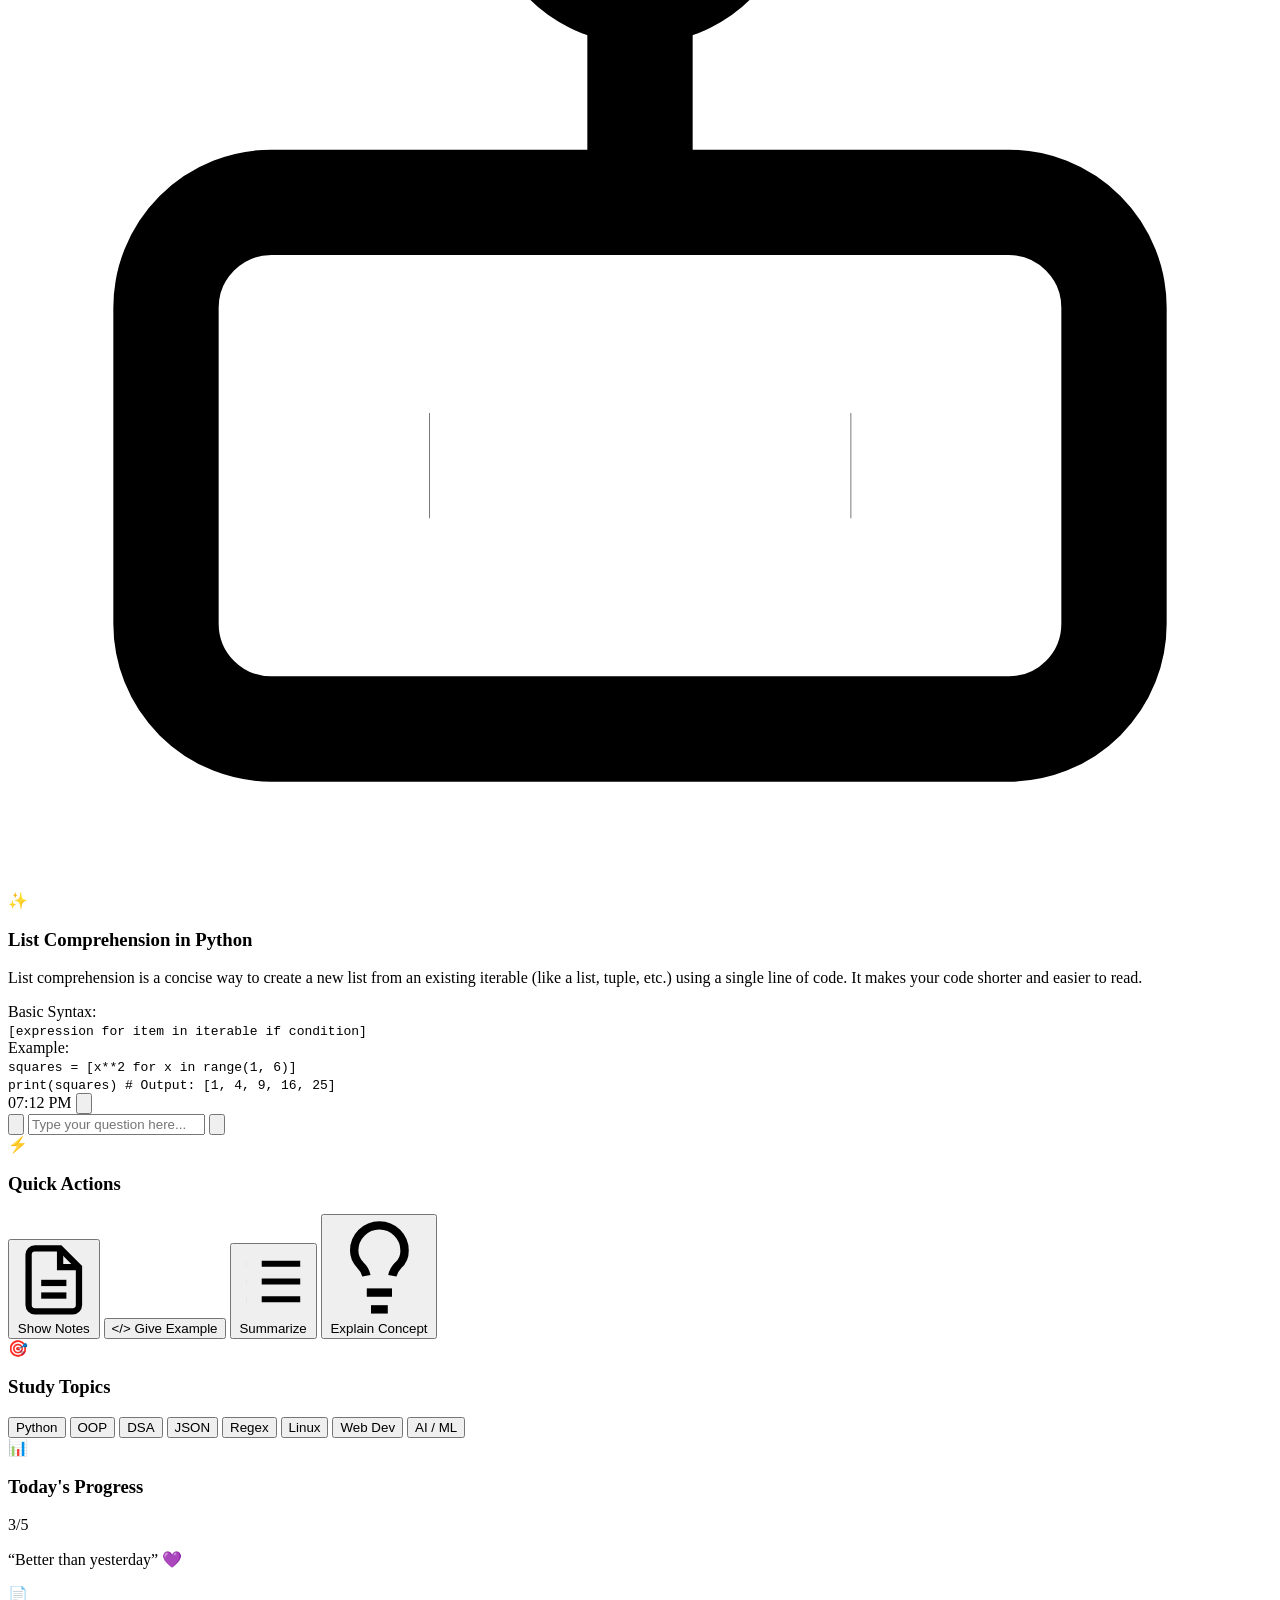
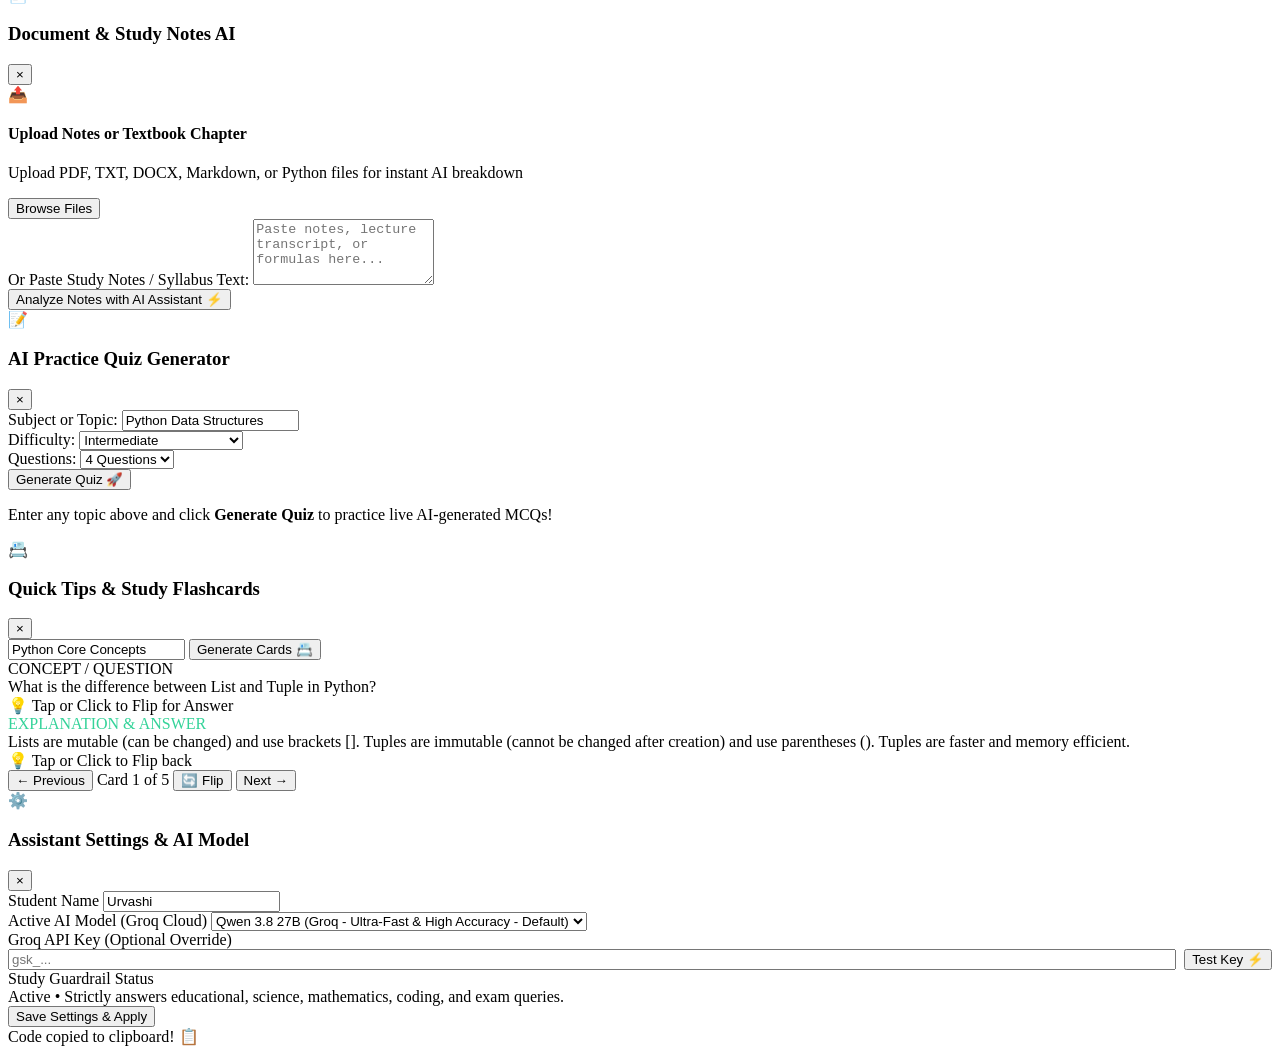
==== commit c8487e91: "modify" ====
--- a/projects/Personal_AI_Study_Assistant/web/index.html
+++ b/projects/Personal_AI_Study_Assistant/web/index.html
@@ -3,656 +3,467 @@
 <head>
   <meta charset="UTF-8">
   <meta name="viewport" content="width=device-width, initial-scale=1.0">
-  <title>StudySync Pro - AI-Powered Learning Platform</title>
+  <title>Personal AI Study Assistant - Learn • Solve • Grow</title>
   <link rel="stylesheet" href="/style.css">
   <link rel="preconnect" href="https://fonts.googleapis.com">
   <link rel="preconnect" href="https://fonts.gstatic.com" crossorigin>
   <link href="https://fonts.googleapis.com/css2?family=Inter:wght@400;500;600;700;800&family=JetBrains+Mono:wght@400;500;600&display=swap" rel="stylesheet">
 </head>
 <body>
-  <!-- SVG GRADIENTS FOR DONUT CHART -->
-  <svg width="0" height="0" style="position: absolute;">
-    <defs>
-      <linearGradient id="progressGradient" x1="0%" y1="0%" x2="100%" y2="100%">
-        <stop offset="0%" stop-color="#06b6d4" />
-        <stop offset="100%" stop-color="#3b82f6" />
-      </linearGradient>
-    </defs>
-  </svg>
-
-  <div class="app-container">
-    <!-- LEFT HERO PROMO BANNER -->
-    <aside class="hero-banner">
-      <div>
-        <div class="hero-header">
-          <div class="hero-badge-number">⚡</div>
-          <div class="hero-title-group">
-            <h1>StudySync <span class="badge-pro">PRO</span></h1>
-          </div>
-        </div>
-        <p class="hero-subtitle">High-Speed AI Study Platform</p>
-
-        <div class="hero-features-list">
-          <div class="hero-feature-item">
-            <span class="hero-feature-icon">🚀</span>
-            <span>Groq Qwen 3.8 (27B) Engine</span>
-          </div>
-          <div class="hero-feature-item">
-            <span class="hero-feature-icon">📄</span>
-            <span>Deep Document & Notes Analysis</span>
-          </div>
-          <div class="hero-feature-item">
-            <span class="hero-feature-icon">❓</span>
-            <span>Dynamic AI Quiz Generator</span>
-          </div>
-          <div class="hero-feature-item">
-            <span class="hero-feature-icon">📇</span>
-            <span>Interactive 3D Flashcards</span>
-          </div>
-          <div class="hero-feature-item">
-            <span class="hero-feature-icon">⏱️</span>
-            <span>Pomodoro Focus Timer</span>
-          </div>
-          <div class="hero-feature-item">
-            <span class="hero-feature-icon">📊</span>
-            <span>Real-time Learning Analytics</span>
-          </div>
-        </div>
-      </div>
-
-      <!-- 3D BOOK & HOLOGRAPHIC BRAIN GRAPHIC -->
-      <div class="hero-graphic-card">
-        <img src="/assets/studysync_hero.jpg" alt="AI Brain and Open Book 3D Hologram" class="hero-graphic-img">
-        <div class="hero-graphic-badge" id="heroGroqBadge">⚡ Powered by Groq AI</div>
-      </div>
-    </aside>
-
-    <!-- MAIN APP WINDOW -->
-    <div class="main-layout">
-      <!-- TOP NAVIGATION BAR -->
-      <header class="top-nav">
-        <div class="top-brand">
-          <div class="brand-icon">⚡</div>
-          <span>StudySync <span class="badge-pro-small">PRO</span></span>
-        </div>
-
-        <div class="search-box-wrapper">
-          <span class="search-icon">🔍</span>
-          <input type="text" id="globalSearchInput" class="search-input" placeholder="Ask any academic topic (e.g. Binary Search, Calculus, Photosynthesis)...">
-        </div>
-
-        <div class="top-actions">
-          <!-- LIVE GROQ STATUS BADGE -->
-          <div class="groq-pill" id="topGroqBadge" title="Groq AI Inference Engine Status">
-            <span class="groq-pulse-dot"></span>
-            <span id="topGroqModelText">Groq: Qwen 3.8 27B</span>
-          </div>
-
-          <!-- POMODORO QUICK TIMER BUTTON -->
-          <button class="top-timer-chip" id="btnPomodoroTop" title="Pomodoro Focus Timer">
-            <span>⏱️</span>
-            <span id="topPomodoroText">25:00</span>
-          </button>
-
-          <button class="icon-btn" id="notifBtn" title="Notifications">
-            🔔
-            <span class="notification-dot"></span>
+  <!-- APPLICATION WINDOW FRAME -->
+  <div class="window-shell">
+    
+    <!-- TOP APP HEADER -->
+    <header class="app-header">
+      <div class="header-brand">
+        <!-- GLOWING PURPLE BRAIN LOGO -->
+        <div class="brand-brain-icon">
+          <svg viewBox="0 0 24 24" fill="none" stroke="currentColor" stroke-width="2" stroke-linecap="round" stroke-linejoin="round" class="brain-svg">
+            <path d="M9.5 2A2.5 2.5 0 0 1 12 4.5v15a2.5 2.5 0 0 1-4.96.44 2.5 2.5 0 0 1-2.96-3.08 3 3 0 0 1-.34-5.58 2.5 2.5 0 0 1 1.32-4.24 2.5 2.5 0 0 1 4.44-2.04Z"/>
+            <path d="M14.5 2A2.5 2.5 0 0 0 12 4.5v15a2.5 2.5 0 0 0 4.96.44 2.5 2.5 0 0 0 2.96-3.08 3 3 0 0 0 .34-5.58 2.5 2.5 0 0 0-1.32-4.24 2.5 2.5 0 0 0-4.44-2.04Z"/>
+          </svg>
+        </div>
+        <div class="brand-titles">
+          <h1 class="brand-title">Personal AI Study Assistant</h1>
+          <p class="brand-subtitle">Learn &bull; Solve &bull; Grow</p>
+        </div>
+      </div>
+
+      <div class="header-right">
+        <!-- STUDY MODE BADGE -->
+        <button class="study-mode-badge" id="btnStudyModeToggle" title="Academic Guardrail is Active">
+          <span class="status-dot-green"></span>
+          <span>Study Mode</span>
+        </button>
+
+        <!-- SETTINGS GEAR -->
+        <button class="header-icon-btn" id="btnOpenSettings" title="Settings & AI Models">
+          <svg viewBox="0 0 24 24" fill="none" stroke="currentColor" stroke-width="2" stroke-linecap="round" stroke-linejoin="round" class="icon-svg">
+            <path d="M12.22 2h-.44a2 2 0 0 0-2 2v.18a2 2 0 0 1-1 1.73l-.43.25a2 2 0 0 1-2 0l-.15-.08a2 2 0 0 0-2.73.73l-.22.38a2 2 0 0 0 .73 2.73l.15.1a2 2 0 0 1 1 1.72v.51a2 2 0 0 1-1 1.74l-.15.09a2 2 0 0 0-.73 2.73l.22.38a2 2 0 0 0 2.73.73l.15-.08a2 2 0 0 1 2 0l.43.25a2 2 0 0 1 1 1.73V20a2 2 0 0 0 2 2h.44a2 2 0 0 0 2-2v-.18a2 2 0 0 1 1-1.73l.43-.25a2 2 0 0 1 2 0l.15.08a2 2 0 0 0 2.73-.73l.22-.39a2 2 0 0 0-.73-2.73l-.15-.08a2 2 0 0 1-1-1.74v-.5a2 2 0 0 1 1-1.74l.15-.09a2 2 0 0 0 .73-2.73l-.22-.38a2 2 0 0 0-2.73-.73l-.15.08a2 2 0 0 1-2 0l-.43-.25a2 2 0 0 1-1-1.73V4a2 2 0 0 0-2-2z"/>
+            <circle cx="12" cy="12" r="3"/>
+          </svg>
+        </button>
+
+        <!-- WINDOW CONTROLS -->
+        <div class="window-controls">
+          <button class="win-btn" title="Minimize">&minus;</button>
+          <button class="win-btn" title="Maximize">&#9634;</button>
+          <button class="win-btn win-close" title="Close">&times;</button>
+        </div>
+      </div>
+    </header>
+
+    <!-- MAIN 3-COLUMN WORKSPACE -->
+    <div class="app-workspace">
+
+      <!-- LEFT SIDEBAR: NAVIGATION & CARTOON INSPIRATION CARD -->
+      <aside class="sidebar-left">
+        <nav class="nav-menu">
+          <button class="nav-item active" data-tab="home" id="tabHome">
+            <span class="nav-icon">
+              <svg viewBox="0 0 24 24" fill="none" stroke="currentColor" stroke-width="2" class="nav-svg"><path d="m3 9 9-7 9 7v11a2 2 0 0 1-2 2H5a2 2 0 0 1-2-2z"/><polyline points="9 22 9 12 15 12 15 22"/></svg>
+            </span>
+            <span>Home</span>
+          </button>
+
+          <button class="nav-item" data-tab="chat" id="tabChat">
+            <span class="nav-icon">
+              <svg viewBox="0 0 24 24" fill="none" stroke="currentColor" stroke-width="2" class="nav-svg"><path d="M21 15a2 2 0 0 1-2 2H7l-4 4V5a2 2 0 0 1 2-2h14a2 2 0 0 1 2 2z"/></svg>
+            </span>
+            <span>Chat</span>
+          </button>
+
+          <button class="nav-item" data-tab="notes" id="tabNotes">
+            <span class="nav-icon">
+              <svg viewBox="0 0 24 24" fill="none" stroke="currentColor" stroke-width="2" class="nav-svg"><path d="M14 2H6a2 2 0 0 0-2 2v16a2 2 0 0 0 2 2h12a2 2 0 0 0 2-2V8z"/><polyline points="14 2 14 8 20 8"/><line x1="16" y1="13" x2="8" y2="13"/><line x1="16" y1="17" x2="8" y2="17"/><polyline points="10 9 9 9 8 9"/></svg>
+            </span>
+            <span>Notes</span>
+          </button>
+
+          <button class="nav-item" data-tab="quick-tips" id="tabQuickTips">
+            <span class="nav-icon">
+              <svg viewBox="0 0 24 24" fill="none" stroke="currentColor" stroke-width="2" class="nav-svg"><path d="M9 18h6"/><path d="M10 22h4"/><path d="M15.09 14c.18-.98.65-1.74 1.41-2.5A4.65 4.65 0 0 0 18 8 6 6 0 0 0 6 8c0 1 .23 2.23 1.5 3.5A4.61 4.61 0 0 1 8.91 14"/></svg>
+            </span>
+            <span>Quick Tips</span>
+          </button>
+
+          <button class="nav-item" data-tab="study-plan" id="tabStudyPlan">
+            <span class="nav-icon">
+              <svg viewBox="0 0 24 24" fill="none" stroke="currentColor" stroke-width="2" class="nav-svg"><path d="M4 19.5v-15A2.5 2.5 0 0 1 6.5 2H20v20H6.5a2.5 2.5 0 0 1-2.5-2.5Z"/><path d="M6 6h10"/><path d="M6 10h10"/></svg>
+            </span>
+            <span>Study Plan</span>
+          </button>
+        </nav>
+
+        <!-- RED MARKER CIRCLED AREA: COLORFUL STUDY CARTOON PHOTO & INSPIRING QUOTE -->
+        <div class="cartoon-inspire-card" id="cartoonInspireWidget" title="Study Inspiration Mascot!">
+          <div class="cartoon-img-wrapper">
+            <img src="/assets/study_cartoon_inspire.jpg" alt="Inspiring Cartoon Study Mascot" class="cartoon-photo" id="cartoonPhotoImg" />
+            <div class="cartoon-badge">Spark Knowledge ✨</div>
+          </div>
+          <div class="cartoon-quote-box">
+            <p class="cartoon-quote-line">Small steps</p>
+            <p class="cartoon-quote-line">every day</p>
+            <p class="cartoon-quote-line">lead to big dreams</p>
+            <div class="cartoon-heart">💜</div>
+          </div>
+        </div>
+      </aside>
+
+      <!-- CENTER COLUMN: INTERACTIVE AI STUDY CHAT WORKSPACE -->
+      <main class="chat-workspace">
+
+        <!-- WELCOME BANNER -->
+        <section class="welcome-banner">
+          <div class="robot-avatar-glow">
+            <div class="robot-face">
+              <svg viewBox="0 0 24 24" fill="none" stroke="currentColor" stroke-width="2" stroke-linecap="round" stroke-linejoin="round" class="robot-svg">
+                <rect x="3" y="11" width="18" height="10" rx="2"/>
+                <circle cx="12" cy="5" r="2"/>
+                <path d="M12 7v4"/>
+                <line x1="8" y1="16" x2="8.01" y2="16"/>
+                <line x1="16" y1="16" x2="16.01" y2="16"/>
+              </svg>
+            </div>
+          </div>
+          <div class="welcome-text-group">
+            <h2 class="welcome-title">Hi <span id="displayUserName">Urvashi</span>! 👋</h2>
+            <p class="welcome-sub">Ask me anything related to your studies.</p>
+            <p class="welcome-sub-desc">I can help with concepts, explanations, examples, summaries, and more!</p>
+          </div>
+        </section>
+
+        <!-- CHAT CONVERSATION MESSAGES -->
+        <div class="chat-stream-container" id="chatStream">
+
+          <!-- USER MESSAGE: LIST COMPREHENSION -->
+          <div class="message-row user-row">
+            <div class="user-bubble">
+              <p class="bubble-text">Explain list comprehension in Python with an example.</p>
+              <div class="bubble-meta">
+                <span class="meta-time">07:12 PM</span>
+                <span class="meta-ticks">✔✔</span>
+              </div>
+            </div>
+            <div class="user-avatar-circle">
+              <svg viewBox="0 0 24 24" fill="currentColor" class="user-svg"><path d="M12 12c2.21 0 4-1.79 4-4s-1.79-4-4-4-4 1.79-4 4 1.79 4 4 4zm0 2c-2.67 0-8 1.34-8 4v2h16v-2c0-2.66-5.33-4-8-4z"/></svg>
+            </div>
+          </div>
+
+          <!-- ASSISTANT RESPONSE: LIST COMPREHENSION -->
+          <div class="message-row assistant-row">
+            <div class="assistant-avatar-circle">
+              <svg viewBox="0 0 24 24" fill="none" stroke="currentColor" stroke-width="2" class="robot-mini-svg">
+                <rect x="3" y="11" width="18" height="10" rx="2"/>
+                <circle cx="12" cy="5" r="2"/>
+                <path d="M12 7v4"/>
+                <line x1="8" y1="16" x2="8.01" y2="16"/>
+                <line x1="16" y1="16" x2="16.01" y2="16"/>
+              </svg>
+            </div>
+            <div class="assistant-card">
+              <div class="assistant-card-header">
+                <span class="sparkle-icon">✨</span>
+                <h3 class="card-title">List Comprehension in Python</h3>
+              </div>
+              <p class="card-p">
+                List comprehension is a concise way to create a new list from an existing iterable (like a list, tuple, etc.) using a single line of code. It makes your code shorter and easier to read.
+              </p>
+
+              <div class="code-section-title">Basic Syntax:</div>
+              <div class="code-box syntax-box">
+                <code>[expression for item in iterable if condition]</code>
+              </div>
+
+              <div class="code-section-title">Example:</div>
+              <div class="code-box example-box">
+                <code>squares = [x**2 for x in range(1, 6)]<br>print(squares) # Output: [1, 4, 9, 16, 25]</code>
+              </div>
+
+              <div class="card-footer">
+                <span class="footer-time">07:12 PM</span>
+                <button class="btn-copy-code" title="Copy response to clipboard" data-copy="List Comprehension in Python&#10;&#10;squares = [x**2 for x in range(1, 6)]&#10;print(squares) # Output: [1, 4, 9, 16, 25]">
+                  <svg viewBox="0 0 24 24" fill="none" stroke="currentColor" stroke-width="2" class="copy-svg"><rect x="9" y="9" width="13" height="13" rx="2" ry="2"/><path d="M5 15H4a2 2 0 0 1-2-2V4a2 2 0 0 1 2-2h9a2 2 0 0 1 2 2v1"/></svg>
+                </button>
+              </div>
+            </div>
+          </div>
+
+        </div>
+
+        <!-- BOTTOM QUESTION INPUT BAR -->
+        <div class="chat-input-wrapper">
+          <button class="attach-btn" id="btnAttachFile" title="Attach notes, PDF or document for AI analysis">
+            <svg viewBox="0 0 24 24" fill="none" stroke="currentColor" stroke-width="2" stroke-linecap="round" stroke-linejoin="round" class="attach-svg">
+              <path d="m21.44 11.05-9.19 9.19a6 6 0 0 1-8.49-8.49l8.57-8.57A4 4 0 1 1 18 8.84l-8.59 8.57a2 2 0 0 1-2.83-2.83l7.88-7.88"/>
+            </svg>
           </button>
           
-          <div class="user-profile-badge" id="profileBadge" title="Click to view profile or change settings">
-            <div class="avatar-img" id="topAvatarImg">S</div>
-            <span class="avatar-name" id="topAvatarName">Student</span>
-          </div>
-        </div>
-
-        <!-- NOTIFICATIONS DROPDOWN -->
-        <div class="notifications-dropdown" id="notifDropdown">
-          <div style="font-weight: 700; margin-bottom: 8px; font-size: 0.9rem;">🔔 Study Notifications</div>
-          <div class="notif-item">
-            <strong>⚡ Groq Engine Active</strong><br>
-            <span style="color: var(--text-dim); font-size: 0.75rem;">Model: Qwen 3.8 27B with sub-second response times.</span>
-          </div>
-          <div class="notif-item">
-            <strong>🔥 Study Session Active!</strong><br>
-            <span style="color: var(--text-dim); font-size: 0.75rem;">Your real-time study tracker is recording your session.</span>
-          </div>
-          <div class="notif-item">
-            <strong>📝 Quiz Recommended</strong><br>
-            <span style="color: var(--text-dim); font-size: 0.75rem;">Test your knowledge on Python Algorithms.</span>
-          </div>
-        </div>
-      </header>
-
-      <!-- WORKSPACE: SIDEBAR + CONTENT -->
-      <div class="workspace">
-        <!-- SIDEBAR -->
-        <nav class="sidebar">
-          <div class="nav-category">Study Hub</div>
-          <div class="nav-item active" data-tab="dashboard">
-            <span class="nav-icon">📊</span>
-            <span>Dashboard</span>
-          </div>
-          <div class="nav-item" data-tab="tutor">
-            <span class="nav-icon">🤖</span>
-            <span>AI Tutor (Pro)</span>
-          </div>
-          <div class="nav-item" data-tab="quizzes">
-            <span class="nav-icon">📝</span>
-            <span>AI Quizzes</span>
-          </div>
-          <div class="nav-item" data-tab="flashcards">
-            <span class="nav-icon">📇</span>
-            <span>Flashcards</span>
-          </div>
-          <div class="nav-item" data-tab="pomodoro">
-            <span class="nav-icon">⏱️</span>
-            <span>Focus Timer</span>
-          </div>
-          <div class="nav-item" data-tab="library">
-            <span class="nav-icon">📚</span>
-            <span>Document Hub</span>
-          </div>
-          <div class="nav-item" data-tab="analytics">
-            <span class="nav-icon">📈</span>
-            <span>Analytics</span>
-          </div>
-          <div class="nav-item" data-tab="settings">
-            <span class="nav-icon">⚙️</span>
-            <span>Settings & Models</span>
-          </div>
-        </nav>
-
-        <!-- MAIN DASHBOARD CONTENT -->
-        <main class="content-area" id="mainContent">
-          <!-- GREETING -->
-          <div class="greeting-section">
-            <h2 class="greeting-title">Welcome back, <span id="greetingUserName">Student</span>! 👋</h2>
-            <p class="greeting-subtitle">What academic concept or subject do you want to master today?</p>
-          </div>
-
-          <!-- FOUR ACTION CARDS -->
-          <div class="action-cards-grid">
-            <!-- CARD 1: AI TUTOR -->
-            <div class="action-card">
-              <div>
-                <div class="action-icon-box icon-cyan">🤖</div>
-                <h3 class="action-card-title">AI Study Tutor</h3>
-                <p class="action-card-desc">Ask doubts, derivations, or code with Groq Qwen AI</p>
-              </div>
-              <button class="btn-primary" id="btnTutorCard">
-                <span>Ask AI Tutor</span>
-              </button>
-            </div>
-
-            <!-- CARD 2: DYNAMIC QUIZ GENERATOR -->
-            <div class="action-card">
-              <div>
-                <div class="action-icon-box icon-pink">📝</div>
-                <h3 class="action-card-title">Generate AI Quiz</h3>
-                <p class="action-card-desc">Practice custom MCQs on any subject with live scoring</p>
-              </div>
-              <button class="btn-primary" id="btnQuizCard">
-                <span>Practice Quiz</span>
-              </button>
-            </div>
-
-            <!-- CARD 3: FLASHCARDS -->
-            <div class="action-card">
-              <div>
-                <div class="action-icon-box icon-purple">📇</div>
-                <h3 class="action-card-title">Study Flashcards</h3>
-                <p class="action-card-desc">Master formulas and concepts with interactive 3D cards</p>
-              </div>
-              <button class="btn-primary" id="btnFlashcardsCard">
-                <span>Open Flashcards</span>
-              </button>
-            </div>
-
-            <!-- CARD 4: UPLOAD & LEARN -->
-            <div class="action-card">
-              <div>
-                <div class="action-icon-box icon-emerald">📄</div>
-                <h3 class="action-card-title">Document & Notes AI</h3>
-                <p class="action-card-desc">Extract deep summaries, formulas & exam questions</p>
-              </div>
-              <button class="btn-primary" id="btnUploadCard">
-                <span>Analyze Notes</span>
-              </button>
-            </div>
-          </div>
-
-          <!-- BOTTOM SECTION: 2 CARDS -->
-          <div class="bottom-grid">
-            <!-- RECENT DOCUMENTS -->
-            <div class="info-card">
-              <div class="info-card-header">
-                <span class="info-card-title">Recent Study Documents</span>
-                <a class="info-card-link" id="linkViewAllDocs">Analyze New +</a>
-              </div>
-
-              <div class="document-list" id="recentDocsList">
-                <div class="document-item" data-file="Machine Learning Basics.pdf">
-                  <div class="doc-info">
-                    <div class="doc-icon-badge badge-red">📄</div>
-                    <div>
-                      <div class="doc-name">Machine Learning Basics.pdf</div>
-                      <div class="doc-meta">Supervised, Unsupervised & Neural Networks • PDF</div>
-                    </div>
-                  </div>
-                  <div class="doc-time">Active</div>
-                </div>
-
-                <div class="document-item" data-file="Data Structures & Algorithms.pdf">
-                  <div class="doc-info">
-                    <div class="doc-icon-badge badge-blue">📄</div>
-                    <div>
-                      <div class="doc-name">Data Structures & Algorithms.pdf</div>
-                      <div class="doc-meta">Trees, Graphs, Sorting & Complexity • PDF</div>
-                    </div>
-                  </div>
-                  <div class="doc-time">Active</div>
-                </div>
-
-                <div class="document-item" data-file="Python Advanced Notes.txt">
-                  <div class="doc-info">
-                    <div class="doc-icon-badge badge-emerald">📄</div>
-                    <div>
-                      <div class="doc-name">Python Advanced Notes.txt</div>
-                      <div class="doc-meta">OOP, Generators, Decorators & Memory • TXT</div>
-                    </div>
-                  </div>
-                  <div class="doc-time">Active</div>
-                </div>
-              </div>
-            </div>
-
-            <!-- LEARNING PROGRESS & ACTIVE TRACKER -->
-            <div class="info-card">
-              <div class="info-card-header">
-                <span class="info-card-title">Learning Progress & Activity</span>
-                <span id="todayStudyLabel" style="font-size: 0.82rem; color: var(--accent-cyan); font-weight: 700;">Today: 0 mins</span>
-              </div>
-
-              <div class="progress-container">
-                <!-- DONUT CHART -->
-                <div class="donut-wrapper">
-                  <svg class="donut-svg" viewBox="0 0 100 100">
-                    <circle class="donut-bg" cx="50" cy="50" r="42" />
-                    <circle class="donut-fill" id="donutProgressCircle" cx="50" cy="50" r="42" style="stroke-dashoffset: 264;" />
-                  </svg>
-                  <div class="donut-text">
-                    <div class="donut-pct" id="donutProgressText">0%</div>
-                    <div class="donut-sub">Study Mastery</div>
-                  </div>
-                </div>
-
-                <!-- WEEKLY BAR CHART -->
-                <div class="barchart-wrapper">
-                  <div class="bars-row" id="weeklyBarsRow">
-                    <div class="bar-col" id="bar_mon" title="Mon: 0 mins"><div class="bar-fill" style="height: 10%;"></div><span class="bar-label">Mon</span></div>
-                    <div class="bar-col" id="bar_tue" title="Tue: 0 mins"><div class="bar-fill" style="height: 10%;"></div><span class="bar-label">Tue</span></div>
-                    <div class="bar-col" id="bar_wed" title="Wed: 0 mins"><div class="bar-fill" style="height: 10%;"></div><span class="bar-label">Wed</span></div>
-                    <div class="bar-col" id="bar_thu" title="Thu: 0 mins"><div class="bar-fill" style="height: 10%;"></div><span class="bar-label">Thu</span></div>
-                    <div class="bar-col" id="bar_fri" title="Fri: 0 mins"><div class="bar-fill" style="height: 10%;"></div><span class="bar-label">Fri</span></div>
-                    <div class="bar-col" id="bar_sat" title="Sat: 0 mins"><div class="bar-fill" style="height: 10%;"></div><span class="bar-label">Sat</span></div>
-                    <div class="bar-col" id="bar_sun" title="Sun: 0 mins"><div class="bar-fill" style="height: 10%;"></div><span class="bar-label">Sun</span></div>
-                  </div>
-                </div>
-              </div>
-            </div>
-          </div>
-        </main>
-      </div>
+          <input type="text" id="mainQuestionInput" class="main-question-input" placeholder="Type your question here..." autocomplete="off" />
+
+          <button class="send-btn" id="btnSendQuestion" title="Send question to AI Assistant">
+            <svg viewBox="0 0 24 24" fill="currentColor" class="send-svg">
+              <path d="M2.01 21L23 12 2.01 3 2 10l15 2-15 2z"/>
+            </svg>
+          </button>
+        </div>
+
+      </main>
+
+      <!-- RIGHT SIDEBAR: QUICK ACTIONS, STUDY TOPICS, TODAY'S PROGRESS -->
+      <aside class="sidebar-right">
+
+        <!-- SECTION 1: QUICK ACTIONS -->
+        <section class="widget-section">
+          <div class="section-heading">
+            <span class="heading-icon icon-lightning">⚡</span>
+            <h3 class="heading-title">Quick Actions</h3>
+          </div>
+
+          <div class="quick-actions-stack">
+            <button class="action-tile action-notes" id="qaShowNotes" title="Show and summarize your notes">
+              <span class="action-icon">
+                <svg viewBox="0 0 24 24" fill="none" stroke="currentColor" stroke-width="2" class="tile-svg"><path d="M14 2H6a2 2 0 0 0-2 2v16a2 2 0 0 0 2 2h12a2 2 0 0 0 2-2V8z"/><polyline points="14 2 14 8 20 8"/><line x1="16" y1="13" x2="8" y2="13"/><line x1="16" y1="17" x2="8" y2="17"/></svg>
+              </span>
+              <span class="action-text">Show Notes</span>
+            </button>
+
+            <button class="action-tile action-example" id="qaGiveExample" title="Ask AI for practical code or math examples">
+              <span class="action-icon">&lt;/&gt;</span>
+              <span class="action-text">Give Example</span>
+            </button>
+
+            <button class="action-tile action-summarize" id="qaSummarize" title="Summarize the concept into bullet points">
+              <span class="action-icon">
+                <svg viewBox="0 0 24 24" fill="none" stroke="currentColor" stroke-width="2" class="tile-svg"><line x1="8" y1="6" x2="21" y2="6"/><line x1="8" y1="12" x2="21" y2="12"/><line x1="8" y1="18" x2="21" y2="18"/><line x1="3" y1="6" x2="3.01" y2="6"/><line x1="3" y1="12" x2="3.01" y2="12"/><line x1="3" y1="18" x2="3.01" y2="18"/></svg>
+              </span>
+              <span class="action-text">Summarize</span>
+            </button>
+
+            <button class="action-tile action-explain" id="qaExplainConcept" title="Explain complex concepts simply">
+              <span class="action-icon">
+                <svg viewBox="0 0 24 24" fill="none" stroke="currentColor" stroke-width="2" class="tile-svg"><path d="M9 18h6"/><path d="M10 22h4"/><path d="M15.09 14c.18-.98.65-1.74 1.41-2.5A4.65 4.65 0 0 0 18 8 6 6 0 0 0 6 8c0 1 .23 2.23 1.5 3.5A4.61 4.61 0 0 1 8.91 14"/></svg>
+              </span>
+              <span class="action-text">Explain Concept</span>
+            </button>
+          </div>
+        </section>
+
+        <!-- SECTION 2: STUDY TOPICS -->
+        <section class="widget-section">
+          <div class="section-heading">
+            <span class="heading-icon icon-target">🎯</span>
+            <h3 class="heading-title">Study Topics</h3>
+          </div>
+
+          <div class="topics-tags-grid" id="studyTopicsGrid">
+            <button class="topic-tag" data-topic="Python">Python</button>
+            <button class="topic-tag" data-topic="OOP">OOP</button>
+            <button class="topic-tag" data-topic="DSA">DSA</button>
+            <button class="topic-tag" data-topic="JSON">JSON</button>
+            <button class="topic-tag" data-topic="Regex">Regex</button>
+            <button class="topic-tag" data-topic="Linux">Linux</button>
+            <button class="topic-tag" data-topic="Web Dev">Web Dev</button>
+            <button class="topic-tag" data-topic="AI / ML">AI / ML</button>
+          </div>
+        </section>
+
+        <!-- SECTION 3: TODAY'S PROGRESS -->
+        <section class="widget-section progress-section">
+          <div class="section-heading">
+            <span class="heading-icon icon-chart">📊</span>
+            <h3 class="heading-title">Today's Progress</h3>
+          </div>
+
+          <div class="progress-bar-card">
+            <div class="progress-track-wrapper">
+              <div class="progress-track">
+                <div class="progress-fill-bar" id="progressFillBar" style="width: 60%;"></div>
+              </div>
+              <span class="progress-fraction-label" id="progressFractionText">3/5</span>
+            </div>
+            <p class="progress-quote-text">&ldquo;Better than yesterday&rdquo; <span class="quote-heart-purple">💜</span></p>
+          </div>
+        </section>
+
+      </aside>
+
     </div>
   </div>
 
-  <!-- MODAL: AI TUTOR (PRO EDITION) -->
-  <div class="modal-overlay" id="modalTutor">
-    <div class="modal-card tutor-card">
+  <!-- MODAL: DOCUMENT & NOTES HUB (LINKED TO 📎 & SHOW NOTES) -->
+  <div class="modal-overlay" id="modalUpload">
+    <div class="modal-card">
       <div class="modal-header">
-        <div class="modal-title">
-          <span>🤖 StudySync AI Tutor</span>
-          <span class="model-badge-inline" id="chatActiveModelBadge">⚡ Groq: Qwen 3.8 27B</span>
-          <span class="study-guard-badge">Study Only Guardrail Active 🛡️</span>
-        </div>
-        <div style="display: flex; gap: 8px; align-items: center;">
-          <button class="icon-subtle-btn" id="btnExportChat" title="Export study notes to Markdown">💾 Export</button>
-          <button class="icon-subtle-btn" id="btnClearChat" title="Clear chat history">🗑️ Clear</button>
-          <button class="modal-close" data-close="modalTutor">✕</button>
-        </div>
-      </div>
-
-      <!-- PERSONA / STUDY MODE SELECTOR -->
-      <div class="persona-selector-bar">
-        <span class="persona-label">Study Mode:</span>
-        <button class="persona-btn active" data-mode="explainer" title="Intuitive analogies, clear logic & concept breakdown">🎓 Concept Explainer</button>
-        <button class="persona-btn" data-mode="code" title="Code snippets, Big-O complexity & line-by-line breakdown">💻 Code & Debug</button>
-        <button class="persona-btn" data-mode="exam" title="High-yield exam notes, formula sheets & probable questions">📝 Exam Notes</button>
-        <button class="persona-btn" data-mode="math" title="Rigorous step-by-step mathematical derivations">🧮 Math Solver</button>
-      </div>
-
-      <div class="modal-body chat-modal-body">
-        <div class="chat-quick-chips">
-          <span style="font-size: 0.74rem; color: var(--text-dim); align-self: center;">Try Asking:</span>
-          <button class="chip-btn" data-ask="Explain Binary Search algorithm in Python with Big-O complexity">🔍 Binary Search</button>
-          <button class="chip-btn" data-ask="What is the balanced equation for Photosynthesis?">🌿 Photosynthesis</button>
-          <button class="chip-btn" data-ask="Solve: 3x + 15 = 45 and show every derivation step">🧮 Solve: 3x + 15 = 45</button>
-          <button class="chip-btn" data-ask="Recursion kya hota hai simple example ke sath samjhao">🇮🇳 Recursion (Hinglish)</button>
-          <button class="chip-btn test-reject" data-ask="Who is Salman Khan?">🚫 Salman Khan (Guardrail Test)</button>
-          <button class="chip-btn test-reject" data-ask="What is the IPL cricket match score?">🚫 IPL Score (Guardrail Test)</button>
-        </div>
-
-        <div class="chat-messages-container" id="chatMessages">
-          <div class="chat-bubble assistant" id="chatWelcomeMessage">
-            Namaste! Main aapka <strong>StudySync Pro Assistant</strong> hoon, powered by <strong>Groq Qwen 3.8 (27B)</strong>.
-            Main <strong>sirf study, programming, mathematics, science aur exam preparation</strong> se jude sawaalon ke jawab deta hoon.<br><br>
-            Aap upar <em>Study Mode</em> select kar sakte hain (Concept Explainer, Code Tutor, Exam Notes, ya Math Solver) aur mujhse koi bhi academic sawaal poochhein! 📚
-          </div>
-        </div>
-
-        <div class="chat-input-row">
-          <input type="text" id="chatInput" class="chat-input" placeholder="Type your academic or study question here..." />
-          <button class="btn-primary" id="btnSendChat" style="width: auto; padding: 10px 24px;">Send ⚡</button>
-        </div>
+        <div class="modal-title-wrap">
+          <span class="modal-icon-badge">📄</span>
+          <h3>Document & Study Notes AI</h3>
+        </div>
+        <button class="modal-close-btn" data-close="modalUpload">&times;</button>
+      </div>
+      <div class="modal-body">
+        <div class="dropzone-box" id="dropzoneBox">
+          <div class="drop-icon">📤</div>
+          <h4>Upload Notes or Textbook Chapter</h4>
+          <p class="drop-sub">Upload PDF, TXT, DOCX, Markdown, or Python files for instant AI breakdown</p>
+          <input type="file" id="fileUploadInput" accept=".pdf,.txt,.doc,.docx,.md,.py" style="display: none;">
+          <button class="btn-glow-primary" id="btnSelectFile">Browse Files</button>
+        </div>
+
+        <div class="notes-paste-section">
+          <label class="input-field-label">Or Paste Study Notes / Syllabus Text:</label>
+          <textarea id="studyNotesInput" rows="4" class="styled-textarea" placeholder="Paste notes, lecture transcript, or formulas here..."></textarea>
+        </div>
+
+        <button class="btn-glow-primary btn-full" id="btnProcessDoc">Analyze Notes with AI Assistant ⚡</button>
+
+        <div id="docAnalysisResult" class="analysis-result-box" style="display: none;"></div>
       </div>
     </div>
   </div>
 
-  <!-- MODAL: DYNAMIC QUIZ GENERATOR (PRO) -->
+  <!-- MODAL: DYNAMIC AI PRACTICE QUIZ (LINKED TO STUDY PLAN) -->
   <div class="modal-overlay" id="modalQuiz">
-    <div class="modal-card quiz-card">
+    <div class="modal-card modal-wide">
       <div class="modal-header">
-        <div class="modal-title">
-          <span>📝 AI Practice Quiz Generator</span>
-          <span class="model-badge-inline">⚡ Groq Powered</span>
-        </div>
-        <button class="modal-close" data-close="modalQuiz">✕</button>
+        <div class="modal-title-wrap">
+          <span class="modal-icon-badge">📝</span>
+          <h3>AI Practice Quiz Generator</h3>
+        </div>
+        <button class="modal-close-btn" data-close="modalQuiz">&times;</button>
       </div>
       <div class="modal-body">
-        <div class="quiz-controls-grid">
-          <div style="flex: 2;">
-            <label class="control-label">Enter Any Subject or Topic:</label>
-            <input type="text" id="quizCustomTopic" class="chat-input" placeholder="e.g. Python Lists, Calculus, Thermodynamics, SQL Joins..." value="Machine Learning">
-          </div>
-          <div style="flex: 1;">
-            <label class="control-label">Difficulty:</label>
-            <select id="quizDifficultySelect" class="chat-input select-styled">
+        <div class="quiz-bar-controls">
+          <div class="ctrl-group flex-2">
+            <label class="ctrl-label">Subject or Topic:</label>
+            <input type="text" id="quizCustomTopic" class="styled-input" value="Python Data Structures" placeholder="e.g. Recursion, Thermodynamics, SQL Joins...">
+          </div>
+          <div class="ctrl-group flex-1">
+            <label class="ctrl-label">Difficulty:</label>
+            <select id="quizDifficultySelect" class="styled-select">
               <option value="Beginner">Beginner</option>
               <option value="Intermediate" selected>Intermediate</option>
               <option value="Advanced">Advanced (Exam Level)</option>
             </select>
           </div>
-          <div style="flex: 0.8;">
-            <label class="control-label">Questions:</label>
-            <select id="quizCountSelect" class="chat-input select-styled">
+          <div class="ctrl-group flex-1">
+            <label class="ctrl-label">Questions:</label>
+            <select id="quizCountSelect" class="styled-select">
               <option value="3">3 Questions</option>
               <option value="4" selected>4 Questions</option>
-              <option value="6">6 Questions</option>
+              <option value="5">5 Questions</option>
             </select>
           </div>
-          <div style="align-self: flex-end;">
-            <button class="btn-primary" id="btnFetchQuiz" style="padding: 10px 20px;">Generate Quiz 🚀</button>
+          <div class="ctrl-group-btn">
+            <button class="btn-glow-primary" id="btnFetchQuiz">Generate Quiz 🚀</button>
           </div>
         </div>
 
         <div class="quiz-score-banner" id="quizScoreBanner" style="display: none;">
           <div>
-            <span style="font-weight: 700; color: #fff;">Quiz Completed!</span>
-            <span id="quizScoreText" style="margin-left: 10px; color: var(--accent-cyan); font-weight: 800;">Score: 0 / 0</span>
-          </div>
-          <button class="btn-subtle" id="btnRestartQuiz">Retake Quiz</button>
-        </div>
-
-        <div id="quizContainer">
-          <p style="font-size: 0.88rem; color: var(--text-muted); text-align: center; padding: 30px;">
-            Enter any topic above and click <strong>Generate Quiz</strong> to practice live Groq-generated questions!
-          </p>
+            <strong style="color: #fff;">Quiz Completed!</strong>
+            <span id="quizScoreText" style="margin-left: 10px; color: #38bdf8; font-weight: 800;">Score: 0 / 0</span>
+          </div>
+          <button class="btn-outline-subtle" id="btnRestartQuiz">Retake Quiz</button>
+        </div>
+
+        <div id="quizContainer" class="quiz-content-area">
+          <p class="empty-state-p">Enter any topic above and click <strong>Generate Quiz</strong> to practice live AI-generated MCQs!</p>
         </div>
       </div>
     </div>
   </div>
 
-  <!-- MODAL: INTERACTIVE 3D FLASHCARDS (NEW PRO FEATURE) -->
+  <!-- MODAL: INTERACTIVE 3D FLASHCARDS (LINKED TO QUICK TIPS) -->
   <div class="modal-overlay" id="modalFlashcards">
-    <div class="modal-card flashcards-card">
+    <div class="modal-card">
       <div class="modal-header">
-        <div class="modal-title">
-          <span>📇 Interactive Study Flashcards</span>
-          <span class="model-badge-inline">⚡ Groq Powered</span>
-        </div>
-        <button class="modal-close" data-close="modalFlashcards">✕</button>
+        <div class="modal-title-wrap">
+          <span class="modal-icon-badge">📇</span>
+          <h3>Quick Tips & Study Flashcards</h3>
+        </div>
+        <button class="modal-close-btn" data-close="modalFlashcards">&times;</button>
       </div>
       <div class="modal-body">
-        <div style="display: flex; gap: 10px; margin-bottom: 20px;">
-          <input type="text" id="flashcardTopicInput" class="chat-input" placeholder="Enter topic for flashcards (e.g. Data Structures, Physics Formulas)..." value="Data Structures" style="flex: 1;">
-          <button class="btn-primary" id="btnGenerateFlashcards" style="width: auto; padding: 10px 20px;">Generate Cards 📇</button>
-        </div>
-
-        <div class="flashcard-deck-wrapper" id="flashcardDeckWrapper">
-          <div class="flashcard-3d-box" id="flashcardElement" title="Click anywhere to flip card!">
-            <div class="flashcard-inner" id="flashcardInner">
-              <!-- FRONT -->
-              <div class="flashcard-face flashcard-front">
-                <div class="card-side-tag">QUESTION / CONCEPT</div>
-                <div class="card-content-text" id="cardFrontText">What is a Stack in Data Structures?</div>
-                <div class="card-hint">💡 Tap or Click to Flip for Answer</div>
-              </div>
-              <!-- BACK -->
-              <div class="flashcard-face flashcard-back">
-                <div class="card-side-tag" style="color: #34d399;">ANSWER & EXPLANATION</div>
-                <div class="card-content-text" id="cardBackText">A Stack is a linear data structure following the LIFO (Last In First Out) principle, where push and pop operations occur at the top.</div>
-                <div class="card-hint">💡 Tap or Click to Flip back</div>
-              </div>
-            </div>
-          </div>
-
-          <!-- FLASHCARD CONTROLS -->
-          <div class="flashcard-nav-row">
-            <button class="btn-subtle" id="btnPrevCard">⬅️ Previous</button>
-            <span id="flashcardCounter" style="font-size: 0.85rem; font-weight: 700; color: var(--accent-cyan);">Card 1 of 5</span>
-            <button class="btn-subtle" id="btnFlipCard">🔄 Flip</button>
-            <button class="btn-primary" id="btnNextCard" style="width: auto; padding: 8px 18px;">Next ➡️</button>
-          </div>
+        <div class="flashcards-top-row">
+          <input type="text" id="flashcardTopicInput" class="styled-input" value="Python Core Concepts" placeholder="Enter topic for flashcards..." style="flex: 1;">
+          <button class="btn-glow-primary" id="btnGenerateFlashcards">Generate Cards 📇</button>
+        </div>
+
+        <div class="flashcard-box" id="flashcardElement" title="Click anywhere to flip card!">
+          <div class="flashcard-inner" id="flashcardInner">
+            <div class="flashcard-side flashcard-front">
+              <div class="side-tag">CONCEPT / QUESTION</div>
+              <div class="card-text" id="cardFrontText">What is the difference between List and Tuple in Python?</div>
+              <div class="flip-hint">💡 Tap or Click to Flip for Answer</div>
+            </div>
+            <div class="flashcard-side flashcard-back">
+              <div class="side-tag" style="color: #34d399;">EXPLANATION & ANSWER</div>
+              <div class="card-text" id="cardBackText">Lists are mutable (can be changed) and use brackets []. Tuples are immutable (cannot be changed after creation) and use parentheses (). Tuples are faster and memory efficient.</div>
+              <div class="flip-hint">💡 Tap or Click to Flip back</div>
+            </div>
+          </div>
+        </div>
+
+        <div class="flashcard-controls-row">
+          <button class="btn-outline-subtle" id="btnPrevCard">&larr; Previous</button>
+          <span id="flashcardCounter" class="card-counter-tag">Card 1 of 5</span>
+          <button class="btn-outline-subtle" id="btnFlipCard">&#128260; Flip</button>
+          <button class="btn-glow-primary" id="btnNextCard">Next &rarr;</button>
         </div>
       </div>
     </div>
   </div>
 
-  <!-- MODAL: POMODORO FOCUS TIMER (NEW PRO FEATURE) -->
-  <div class="modal-overlay" id="modalPomodoro">
-    <div class="modal-card pomodoro-card">
+  <!-- MODAL: SETTINGS -->
+  <div class="modal-overlay" id="modalSettings">
+    <div class="modal-card">
       <div class="modal-header">
-        <div class="modal-title">
-          <span>⏱️ Pomodoro Study Focus Timer</span>
-        </div>
-        <button class="modal-close" data-close="modalPomodoro">✕</button>
-      </div>
-      <div class="modal-body" style="text-align: center; padding: 24px;">
-        <div class="pomodoro-mode-switch">
-          <button class="pomo-mode-btn active" id="pomoStudyMode">Study Session (25m)</button>
-          <button class="pomo-mode-btn" id="pomoBreakMode">Short Break (5m)</button>
-        </div>
-
-        <div class="pomo-clock-container">
-          <div class="pomo-digital-time" id="pomoClock">25:00</div>
-          <div class="pomo-status-label" id="pomoStatusText">Ready to Focus</div>
-        </div>
-
-        <div class="pomo-btn-row">
-          <button class="btn-primary" id="btnPomoStart" style="padding: 12px 28px; font-size: 1rem;">▶️ Start Focus</button>
-          <button class="btn-subtle" id="btnPomoReset" style="padding: 12px 20px;">🔄 Reset</button>
-        </div>
-
-        <p style="font-size: 0.78rem; color: var(--text-dim); margin-top: 18px;">
-          💡 Each completed focus minute is automatically added to your active Study Analytics!
-        </p>
+        <div class="modal-title-wrap">
+          <span class="modal-icon-badge">⚙️</span>
+          <h3>Assistant Settings & AI Model</h3>
+        </div>
+        <button class="modal-close-btn" data-close="modalSettings">&times;</button>
+      </div>
+      <div class="modal-body">
+        <div class="setting-field">
+          <label class="input-field-label">Student Name</label>
+          <input type="text" id="settingsUserName" class="styled-input" placeholder="Your name (e.g. Urvashi)" value="Urvashi">
+        </div>
+
+        <div class="setting-field">
+          <label class="input-field-label">Active AI Model (Groq Cloud)</label>
+          <select id="settingsModelSelect" class="styled-select">
+            <option value="qwen/qwen3.8-27b" selected>Qwen 3.8 27B (Groq - Ultra-Fast & High Accuracy - Default)</option>
+            <option value="llama-3.3-70b-versatile">Llama 3.3 70B Versatile (Deep Academic Reasoning)</option>
+            <option value="llama-3.1-8b-instant">Llama 3.1 8B Instant (Sub-Second Fast)</option>
+          </select>
+        </div>
+
+        <div class="setting-field">
+          <label class="input-field-label">Groq API Key (Optional Override)</label>
+          <div style="display: flex; gap: 8px;">
+            <input type="password" id="settingsGroqKey" class="styled-input" placeholder="gsk_..." style="flex: 1;">
+            <button class="btn-outline-subtle" id="btnTestGroqConn">Test Key ⚡</button>
+          </div>
+          <div id="groqTestStatus" class="test-status-msg" style="display: none;"></div>
+        </div>
+
+        <div class="setting-field">
+          <label class="input-field-label">Study Guardrail Status</label>
+          <div class="guardrail-info-box">
+            <span class="status-dot-green"></span>
+            <span>Active &bull; Strictly answers educational, science, mathematics, coding, and exam queries.</span>
+          </div>
+        </div>
+
+        <button class="btn-glow-primary btn-full" id="btnSaveSettings">Save Settings & Apply</button>
       </div>
     </div>
   </div>
 
-  <!-- MODAL: UPLOAD & LEARN (DOCUMENT ANALYSIS) -->
-  <div class="modal-overlay" id="modalUpload">
-    <div class="modal-card upload-card">
-      <div class="modal-header">
-        <div class="modal-title">
-          <span>📄 AI Document & Notes Analysis</span>
-          <span class="model-badge-inline">⚡ Groq Powered</span>
-        </div>
-        <button class="modal-close" data-close="modalUpload">✕</button>
-      </div>
-      <div class="modal-body">
-        <div style="border: 2px dashed rgba(59, 130, 246, 0.4); border-radius: var(--radius-md); padding: 24px; text-align: center; background: rgba(30, 41, 59, 0.3); margin-bottom: 16px;">
-          <div style="font-size: 2.2rem; margin-bottom: 8px;">📤</div>
-          <h4 style="font-size: 0.95rem; margin-bottom: 4px;">Upload Study Document</h4>
-          <p style="font-size: 0.78rem; color: var(--text-muted); margin-bottom: 14px;">Supports PDF, TXT, DOCX, Code or Markdown</p>
-          <input type="file" id="fileUploadInput" accept=".pdf,.txt,.doc,.docx,.md,.py" style="display: none;">
-          <button class="btn-primary" id="btnSelectFile" style="width: auto; margin: 0 auto; padding: 8px 18px;">Browse Files</button>
-        </div>
-
-        <div style="margin-bottom: 14px;">
-          <label style="font-size: 0.82rem; font-weight: 600; display: block; margin-bottom: 6px;">Or Paste Study Notes / Chapter Text:</label>
-          <textarea id="studyNotesInput" rows="4" style="width: 100%; background: #0c1427; border: 1px solid var(--border-subtle); border-radius: var(--radius-sm); padding: 10px; color: #fff; font-size: 0.85rem;" placeholder="Paste textbook chapter, class notes, or syllabus content here to extract instant AI summaries and flashcards..."></textarea>
-        </div>
-
-        <button class="btn-primary" id="btnProcessDoc">Analyze with Groq & Generate Study Kit ⚡</button>
-
-        <div id="docAnalysisResult" style="display: none; margin-top: 18px; background: rgba(15, 23, 42, 0.8); border: 1px solid var(--border-glow); border-radius: var(--radius-sm); padding: 18px;">
-        </div>
-      </div>
-    </div>
-  </div>
-
-  <!-- MODAL: SETTINGS & MODEL CONFIGURATION -->
-  <div class="modal-overlay" id="modalSettings">
-    <div class="modal-card settings-card">
-      <div class="modal-header">
-        <div class="modal-title">⚙️ Assistant Settings & AI Models</div>
-        <button class="modal-close" data-close="modalSettings">✕</button>
-      </div>
-      <div class="modal-body">
-        <div style="margin-bottom: 16px;">
-          <label style="font-size: 0.84rem; font-weight: 600; display: block; margin-bottom: 6px;">Student Name</label>
-          <input type="text" id="settingsUserName" class="chat-input" placeholder="Enter your name..." />
-        </div>
-
-        <div style="margin-bottom: 16px;">
-          <label style="font-size: 0.84rem; font-weight: 600; display: block; margin-bottom: 6px;">Active AI Model</label>
-          <select id="settingsModelSelect" class="chat-input select-styled">
-            <option value="qwen/qwen3.8-27b" selected>Qwen 3.8 27B (Groq - Ultra-Fast & High Accuracy - Default)</option>
-            <option value="llama-3.3-70b-versatile">Llama 3.3 70B Versatile (Groq - Deep Academic Reasoning)</option>
-            <option value="llama-3.1-8b-instant">Llama 3.1 8B Instant (Groq - Sub-Second Fast)</option>
-          </select>
-          <span style="font-size: 0.74rem; color: var(--text-dim); display: block; margin-top: 4px;">Powered directly by Groq Cloud low-latency LPU inference.</span>
-        </div>
-
-        <div style="margin-bottom: 16px;">
-          <label style="font-size: 0.84rem; font-weight: 600; display: block; margin-bottom: 6px;">Groq API Key</label>
-          <div style="display: flex; gap: 8px;">
-            <input type="password" id="settingsGroqKey" class="chat-input" placeholder="gsk_..." style="flex: 1;" />
-            <button class="btn-subtle" id="btnTestGroqConn" style="padding: 8px 14px; font-size: 0.8rem;">⚡ Test Connection</button>
-          </div>
-          <div id="groqTestStatus" style="font-size: 0.76rem; margin-top: 6px; display: none;"></div>
-        </div>
-
-        <div style="margin-bottom: 16px;">
-          <label style="font-size: 0.84rem; font-weight: 600; display: block; margin-bottom: 6px;">Strict Academic Guardrail</label>
-          <div style="display: flex; align-items: center; gap: 10px;">
-            <input type="checkbox" id="strictFilterToggle" checked disabled style="width: 18px; height: 18px;">
-            <span style="font-size: 0.82rem; color: #34d399;">Always Active (Answers ONLY study, coding, science & math questions)</span>
-          </div>
-        </div>
-
-        <button class="btn-primary" id="btnSaveSettings">Save Settings & Apply</button>
-      </div>
-    </div>
-  </div>
-
-  <!-- MODAL: ANALYTICS -->
-  <div class="modal-overlay" id="modalAnalytics">
-    <div class="modal-card">
-      <div class="modal-header">
-        <div class="modal-title">📈 Your Study Analytics</div>
-        <button class="modal-close" data-close="modalAnalytics">✕</button>
-      </div>
-      <div class="modal-body">
-        <div class="analytics-stats-grid">
-          <div class="analytics-stat-tile">
-            <div class="stat-tile-icon icon-cyan">⏱️</div>
-            <div>
-              <div class="stat-tile-number" id="statStudyTime">0 mins</div>
-              <div class="stat-tile-label">Active Study Time</div>
-            </div>
-          </div>
-          <div class="analytics-stat-tile">
-            <div class="stat-tile-icon icon-purple">💬</div>
-            <div>
-              <div class="stat-tile-number" id="statQuestionsAsked">0</div>
-              <div class="stat-tile-label">Questions Asked</div>
-            </div>
-          </div>
-          <div class="analytics-stat-tile">
-            <div class="stat-tile-icon icon-pink">📝</div>
-            <div>
-              <div class="stat-tile-number" id="statQuizzesTaken">0</div>
-              <div class="stat-tile-label">Quizzes Completed</div>
-            </div>
-          </div>
-          <div class="analytics-stat-tile">
-            <div class="stat-tile-icon" style="background: rgba(16, 185, 129, 0.2); color: #34d399;">🎯</div>
-            <div>
-              <div class="stat-tile-number" id="statQuizAccuracy">0%</div>
-              <div class="stat-tile-label">Quiz Accuracy Rate</div>
-            </div>
-          </div>
-        </div>
-
-        <div style="background: rgba(30, 41, 59, 0.4); border: 1px solid var(--border-subtle); border-radius: var(--radius-md); padding: 16px; margin-bottom: 16px;">
-          <div style="display: flex; justify-content: space-between; margin-bottom: 8px;">
-            <span style="font-size: 0.85rem; font-weight: 600;">Overall Study Progress</span>
-            <span id="statOverallPct" style="font-size: 0.85rem; font-weight: 700; color: var(--accent-cyan);">0%</span>
-          </div>
-          <div style="background: rgba(15, 23, 42, 0.8); height: 8px; border-radius: 99px; overflow: hidden;">
-            <div id="statProgressBar" style="width: 0%; height: 100%; background: linear-gradient(90deg, #06b6d4, #3b82f6); transition: width 0.5s ease;"></div>
-          </div>
-        </div>
-
-        <button class="btn-primary" id="btnResetStats" style="background: rgba(239, 68, 68, 0.2); border-color: rgba(239, 68, 68, 0.4); color: #fca5a5;">Reset Study Stats</button>
-      </div>
-    </div>
-  </div>
-
-  <!-- MODAL: ONBOARDING / NAME SETUP -->
-  <div class="modal-overlay" id="modalOnboarding">
-    <div class="modal-card onboarding-card">
-      <div class="modal-body" style="padding: 32px 28px;">
-        <div class="onboarding-icon-glow">⚡</div>
-        <h3 style="font-size: 1.5rem; font-weight: 800; margin-bottom: 8px; color: #fff;">Welcome to StudySync PRO!</h3>
-        <p style="font-size: 0.88rem; color: var(--text-muted); line-height: 1.5; margin-bottom: 24px;">
-          Aapka personal high-speed academic AI assistant (Powered by <strong>Groq Qwen 3.8 27B</strong>). Shuru karne se pehle kripya apna naam batayein:
-        </p>
-
-        <div class="onboarding-input-group">
-          <label class="onboarding-input-label" for="onboardingNameInput">Apna Naam Enter Karein (Your Name):</label>
-          <input type="text" id="onboardingNameInput" class="chat-input" placeholder="e.g. Urvashi, Roshan, Priya..." style="padding: 12px 16px;" autofocus />
-        </div>
-
-        <div class="onboarding-input-group">
-          <label class="onboarding-input-label" for="onboardingSubjectSelect">Aapka Primary Subject kya hai?</label>
-          <select id="onboardingSubjectSelect" class="chat-input" style="padding: 12px 16px; background: #0c1427;">
-            <option value="Python Programming">Python Programming & Data Science</option>
-            <option value="Data Structures & Algorithms">Data Structures & Algorithms</option>
-            <option value="Mathematics">Mathematics & Derivations</option>
-            <option value="Machine Learning & AI">Machine Learning & Deep Learning</option>
-            <option value="Science (Physics/Chemistry)">Science (Physics/Chemistry/Biology)</option>
-          </select>
-        </div>
-
-        <button class="btn-primary" id="btnSaveOnboarding" style="padding: 14px; font-size: 0.95rem; font-weight: 700; margin-top: 8px;">
-          Start Learning with Groq AI 🚀
-        </button>
-      </div>
-    </div>
-  </div>
+  <!-- TOAST NOTIFICATION -->
+  <div class="toast-popup" id="toastPopup">Code copied to clipboard! 📋</div>
 
   <script src="/app.js"></script>
 </body>
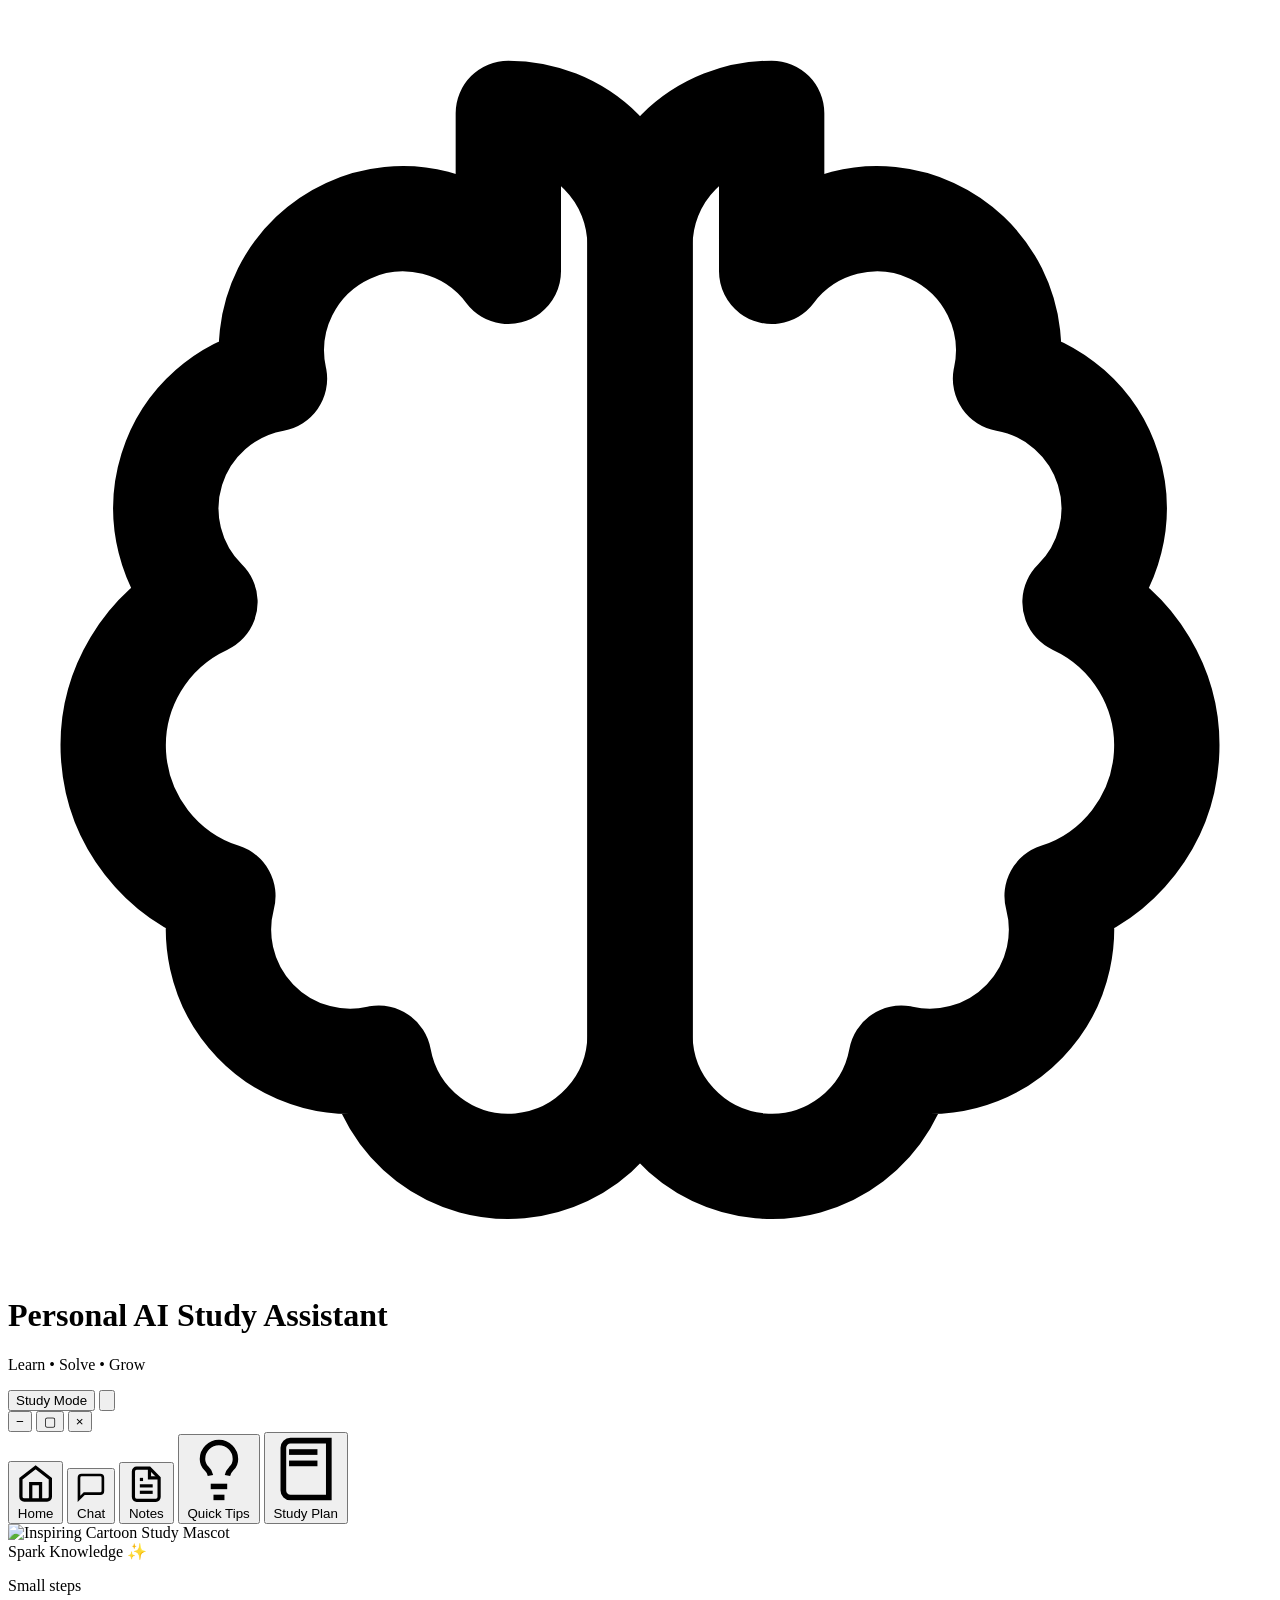
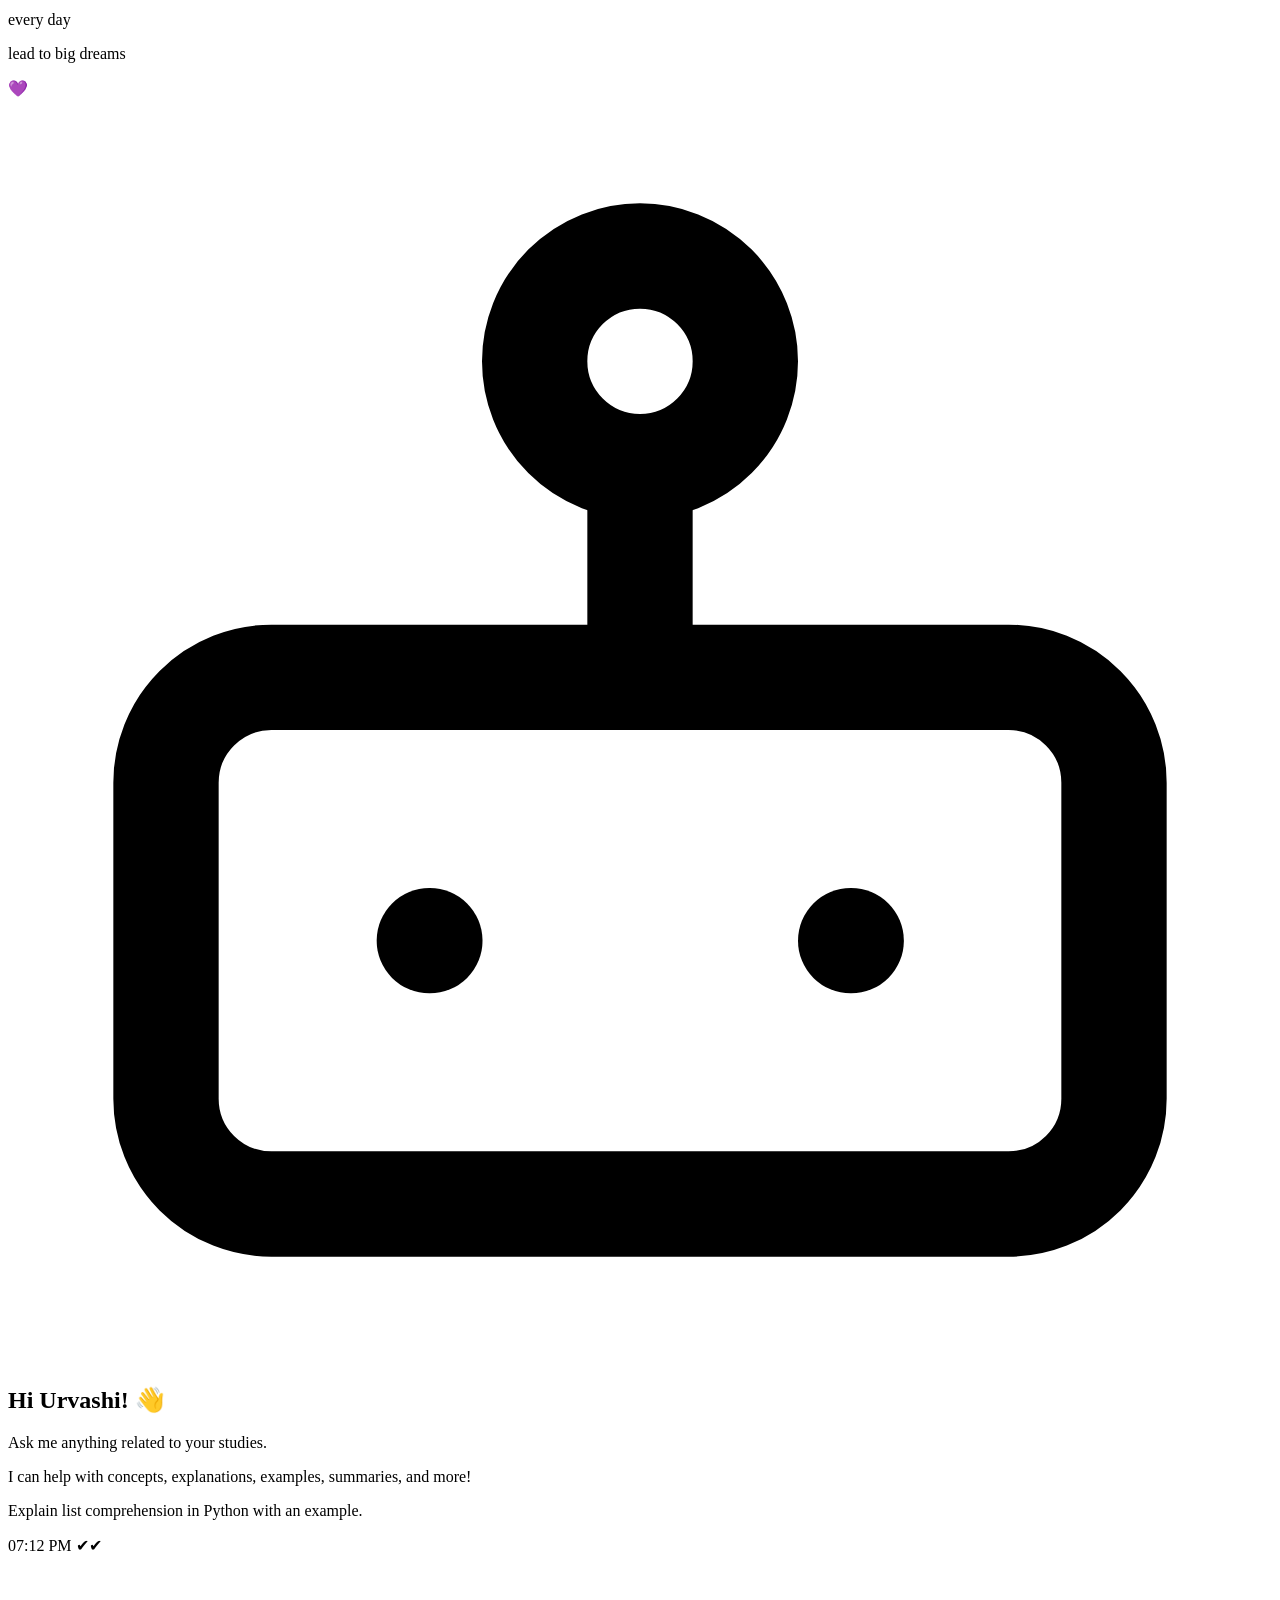
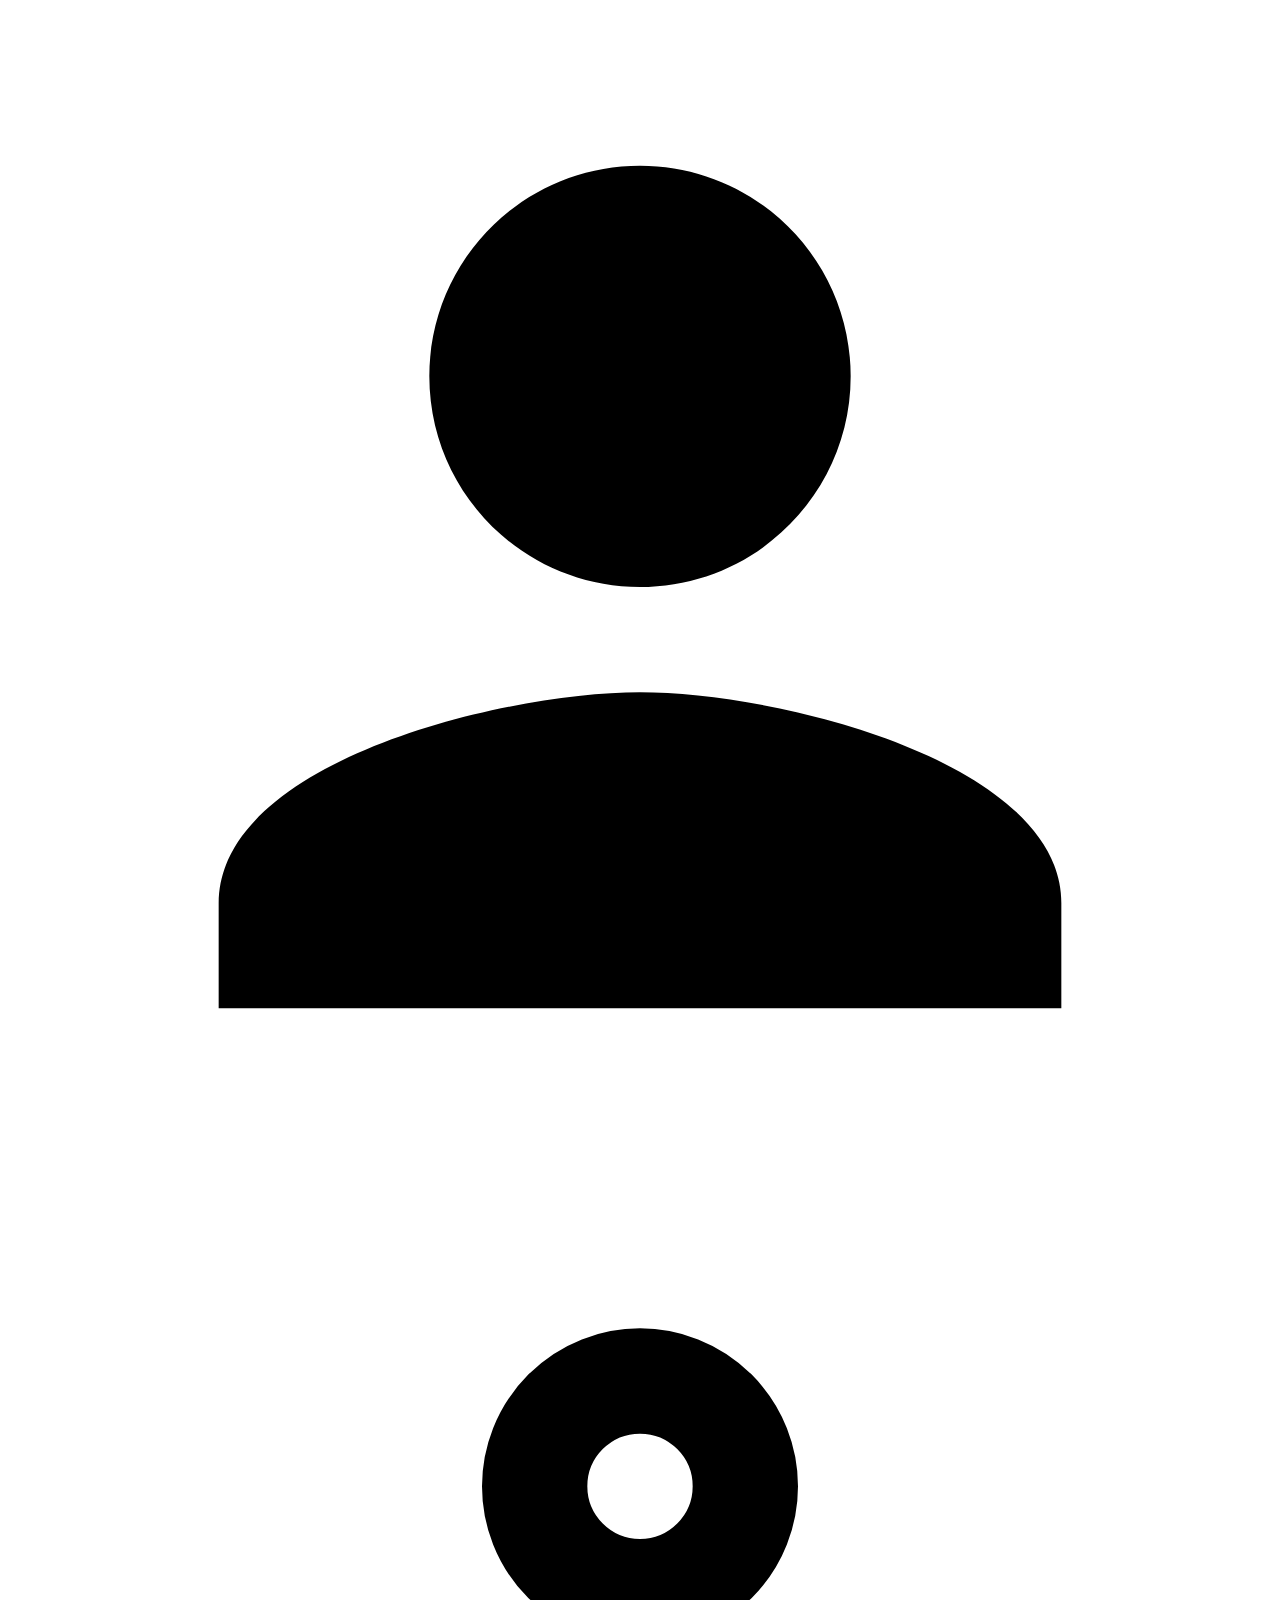
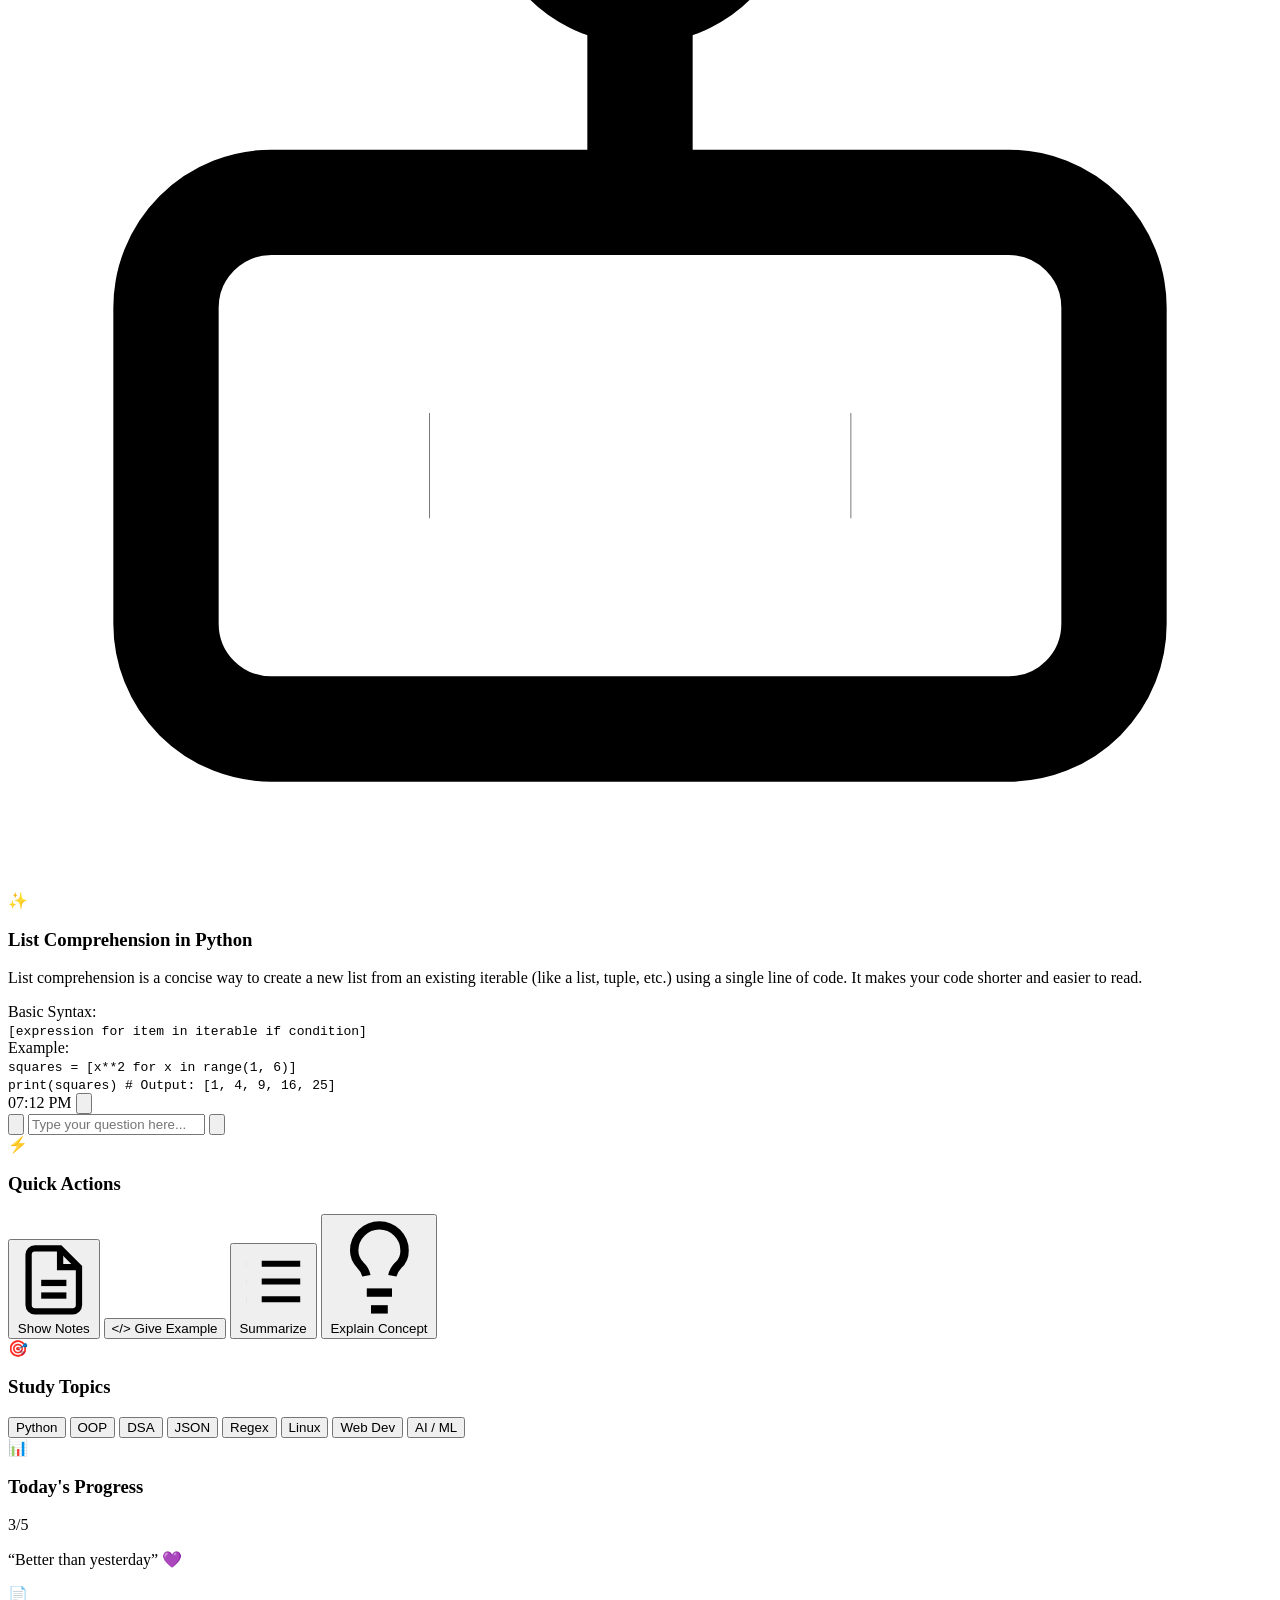
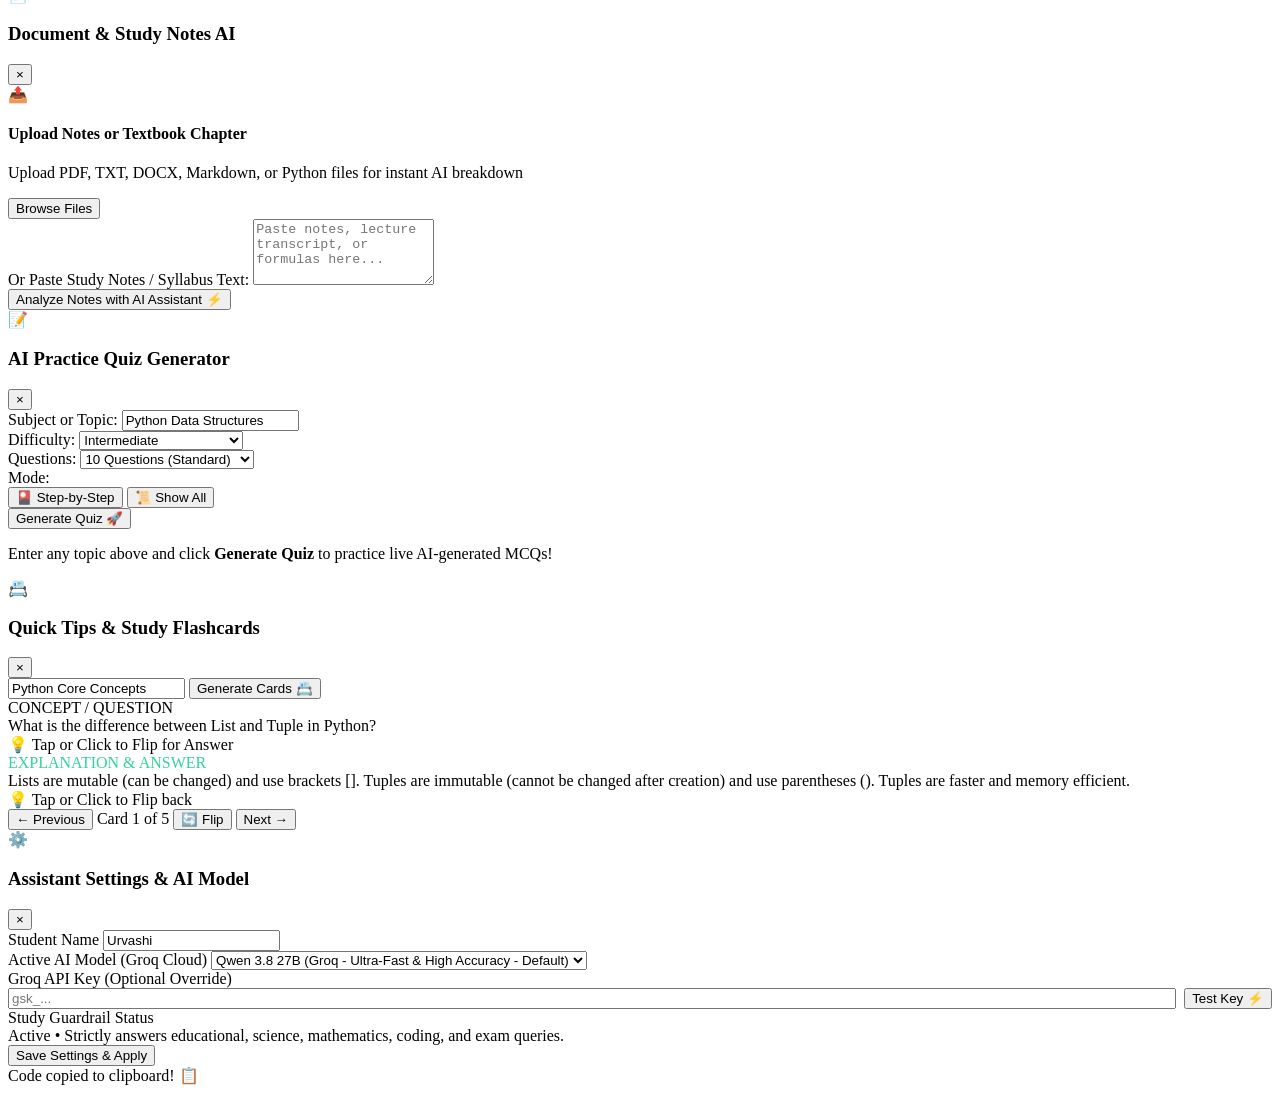
==== commit 1fd5f7d9: "modify presonal ai study assistant" ====
--- a/projects/Personal_AI_Study_Assistant/web/index.html
+++ b/projects/Personal_AI_Study_Assistant/web/index.html
@@ -349,22 +349,50 @@
           <div class="ctrl-group flex-1">
             <label class="ctrl-label">Questions:</label>
             <select id="quizCountSelect" class="styled-select">
-              <option value="3">3 Questions</option>
-              <option value="4" selected>4 Questions</option>
-              <option value="5">5 Questions</option>
+              <option value="5">5 Questions (Quick)</option>
+              <option value="10" selected>10 Questions (Standard)</option>
+              <option value="15">15 Questions (Challenge)</option>
+              <option value="20">20 Questions (Full Mock)</option>
+              <option value="25">25 Questions (Mastery)</option>
             </select>
+          </div>
+          <div class="ctrl-group">
+            <label class="ctrl-label">Mode:</label>
+            <div class="quiz-view-toggle">
+              <button type="button" class="view-btn active" id="btnQuizModeStep" title="Show one question at a time">🎴 Step-by-Step</button>
+              <button type="button" class="view-btn" id="btnQuizModeAll" title="Show all questions together">📜 Show All</button>
+            </div>
           </div>
           <div class="ctrl-group-btn">
             <button class="btn-glow-primary" id="btnFetchQuiz">Generate Quiz 🚀</button>
           </div>
         </div>
 
+        <!-- STEP-BY-STEP QUIZ PROGRESS STRIP -->
+        <div class="quiz-progress-strip" id="quizProgressStrip" style="display: none;">
+          <div class="progress-info-row">
+            <span class="quiz-q-counter" id="quizCurrentCounter">Question 1 of 10</span>
+            <span class="quiz-score-live" id="quizLiveScore">Score: 0</span>
+          </div>
+          <div class="quiz-progress-track">
+            <div class="quiz-progress-fill" id="quizProgressFill" style="width: 10%;"></div>
+          </div>
+          <div class="quiz-nav-pills" id="quizNavPills"></div>
+        </div>
+
         <div class="quiz-score-banner" id="quizScoreBanner" style="display: none;">
-          <div>
-            <strong style="color: #fff;">Quiz Completed!</strong>
-            <span id="quizScoreText" style="margin-left: 10px; color: #38bdf8; font-weight: 800;">Score: 0 / 0</span>
-          </div>
-          <button class="btn-outline-subtle" id="btnRestartQuiz">Retake Quiz</button>
+          <div class="score-summary-wrap">
+            <div class="score-badge-circle" id="quizScoreCircle">100%</div>
+            <div>
+              <h4 id="quizScoreHeadline" style="color: #fff; margin-bottom: 4px; font-size: 1.05rem;">🎉 Quiz Completed!</h4>
+              <p id="quizScoreText" style="color: #38bdf8; font-weight: 700; font-size: 0.92rem; margin: 0;">Score: 0 / 0</p>
+              <p id="quizScoreFeedback" style="color: #94a3b8; font-size: 0.82rem; margin-top: 4px;">Great job testing your knowledge!</p>
+            </div>
+          </div>
+          <div class="score-actions-row">
+            <button class="btn-outline-subtle" id="btnRestartQuiz">🔄 Retake Quiz</button>
+            <button class="btn-glow-primary" id="btnNewQuiz">⚡ Fresh Quiz</button>
+          </div>
         </div>
 
         <div id="quizContainer" class="quiz-content-area">
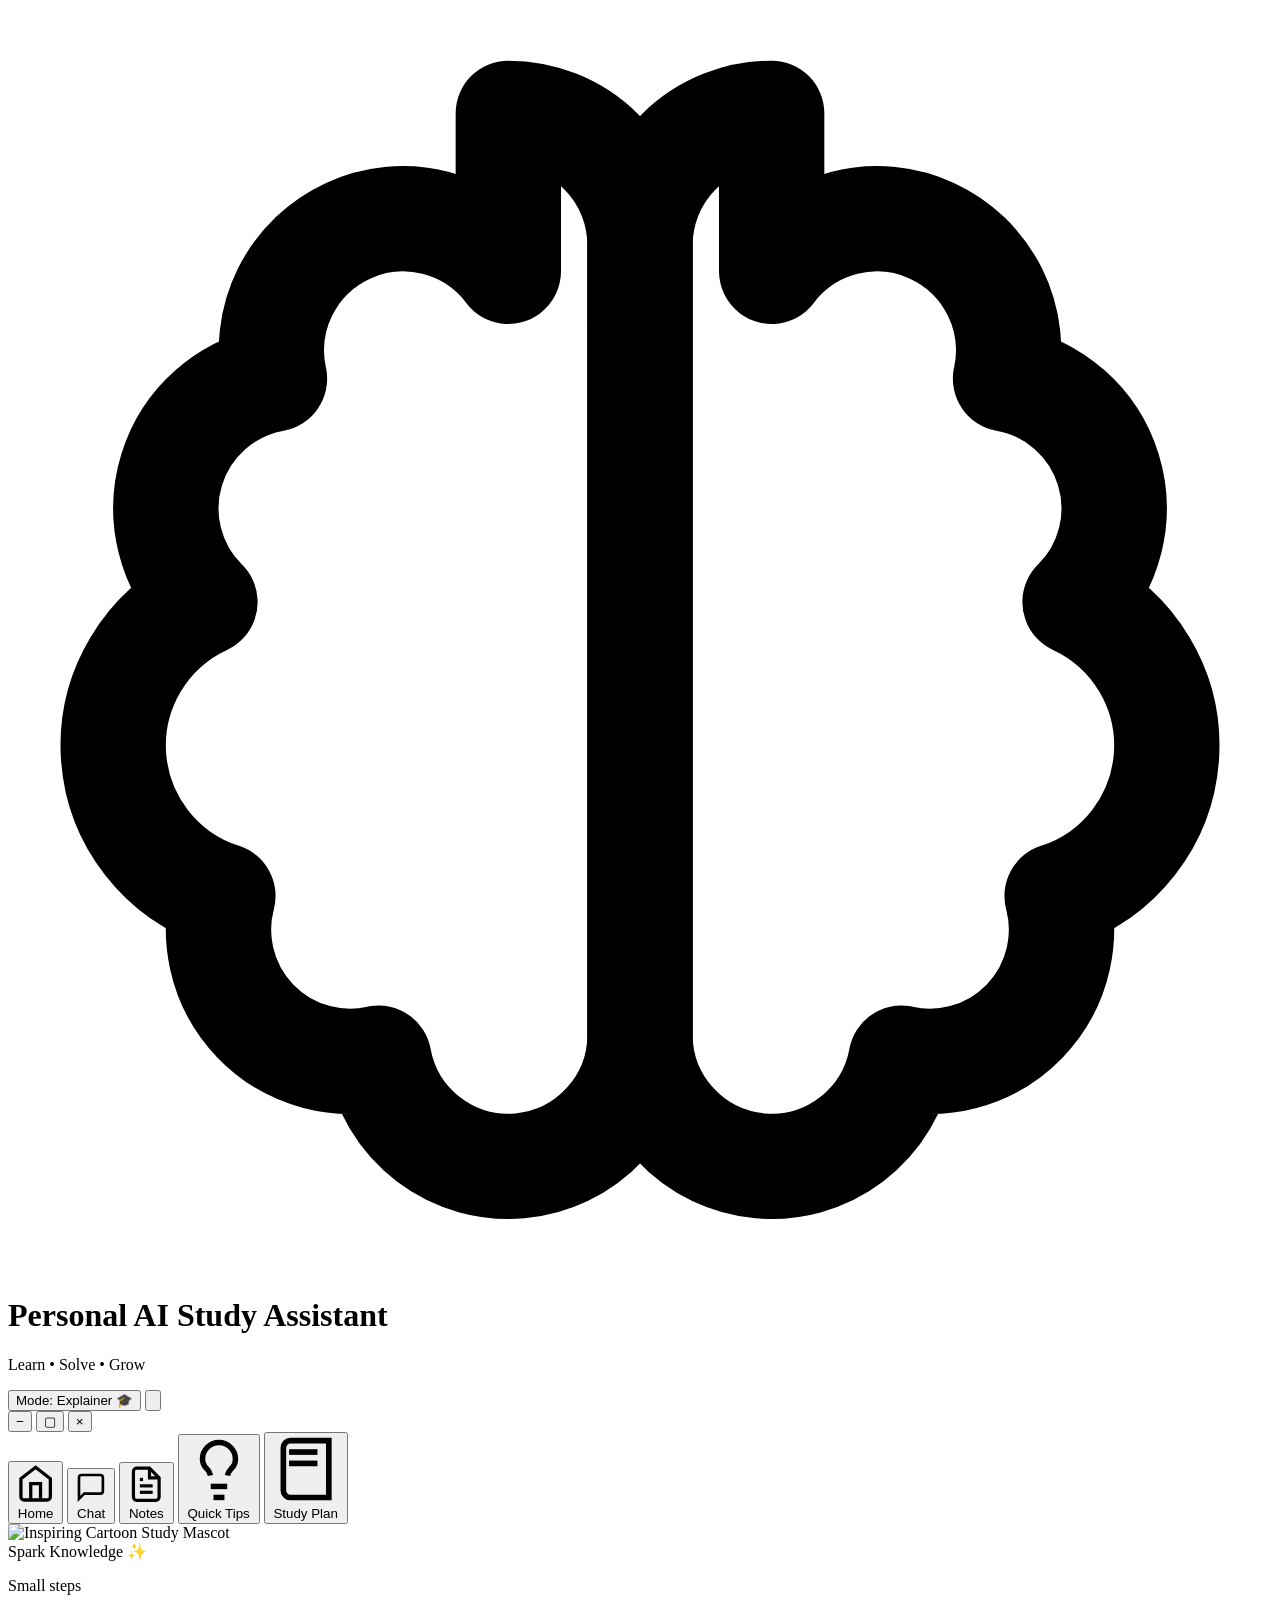
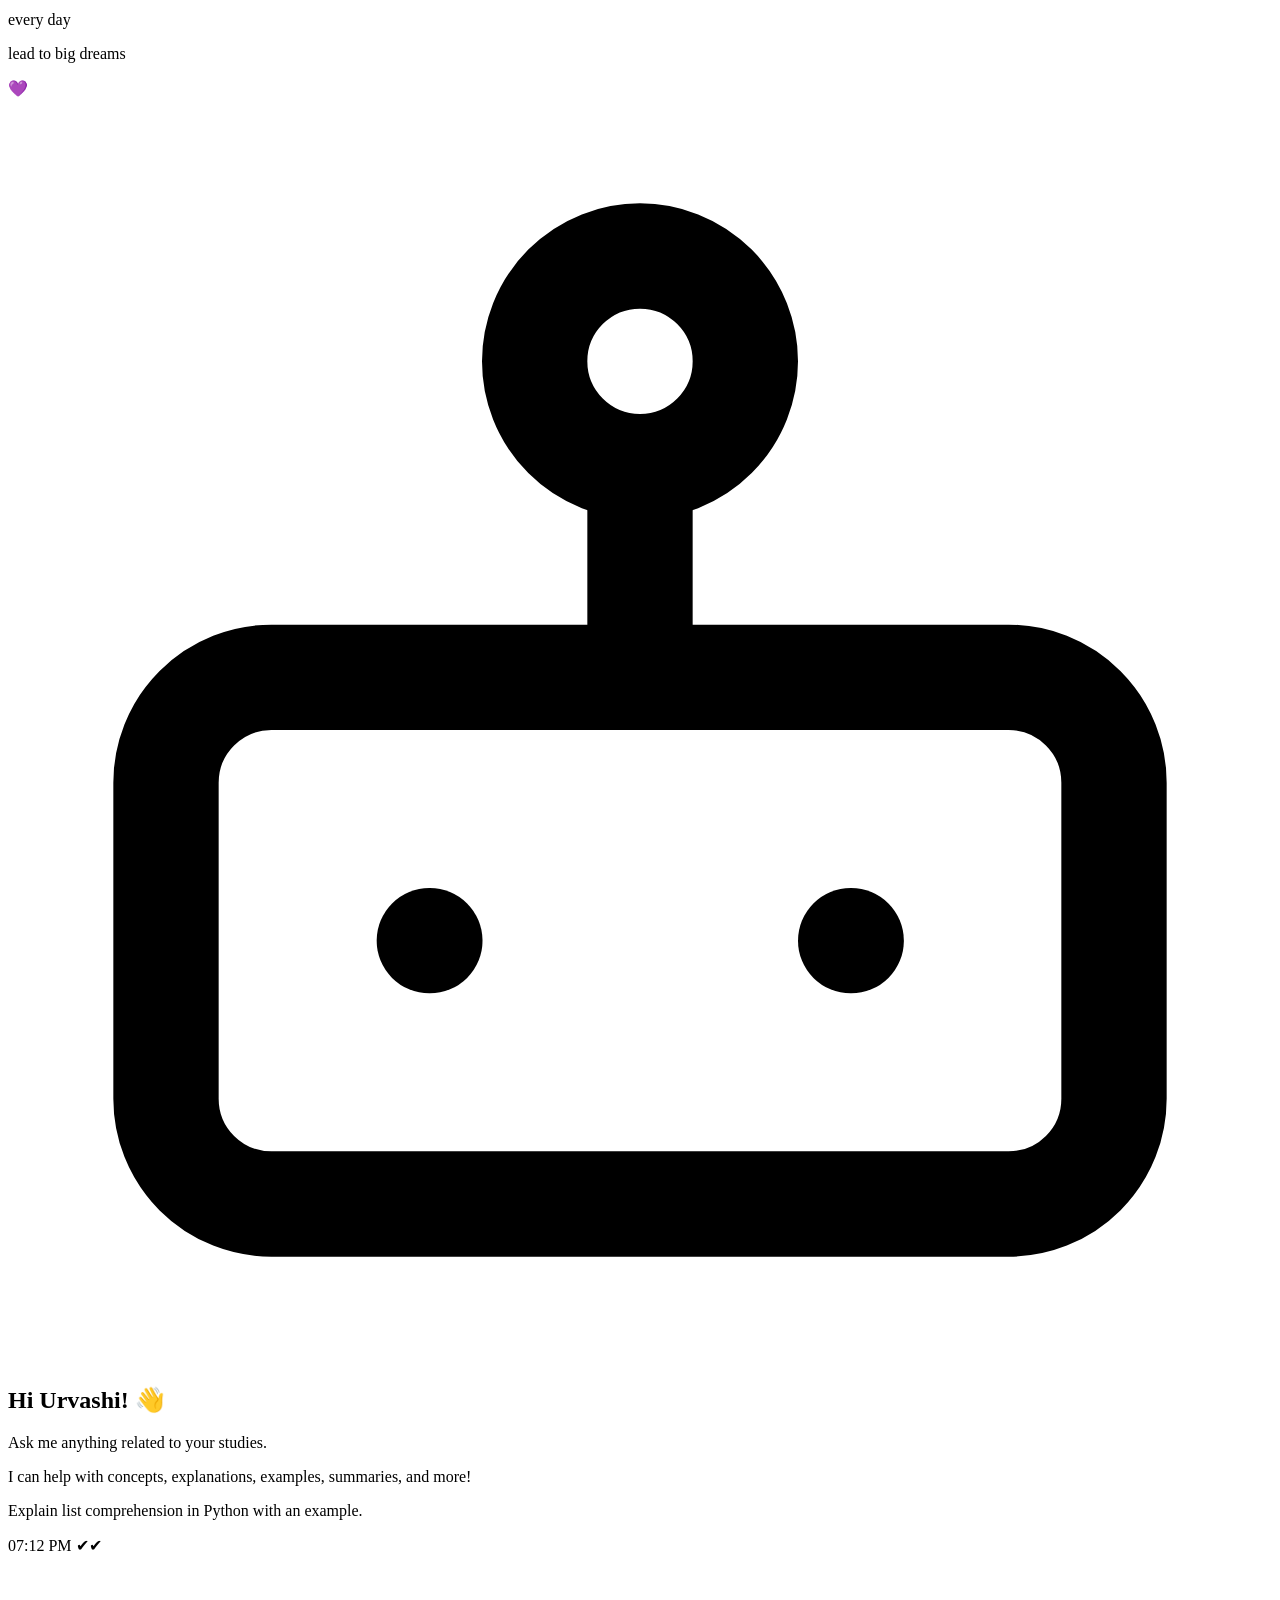
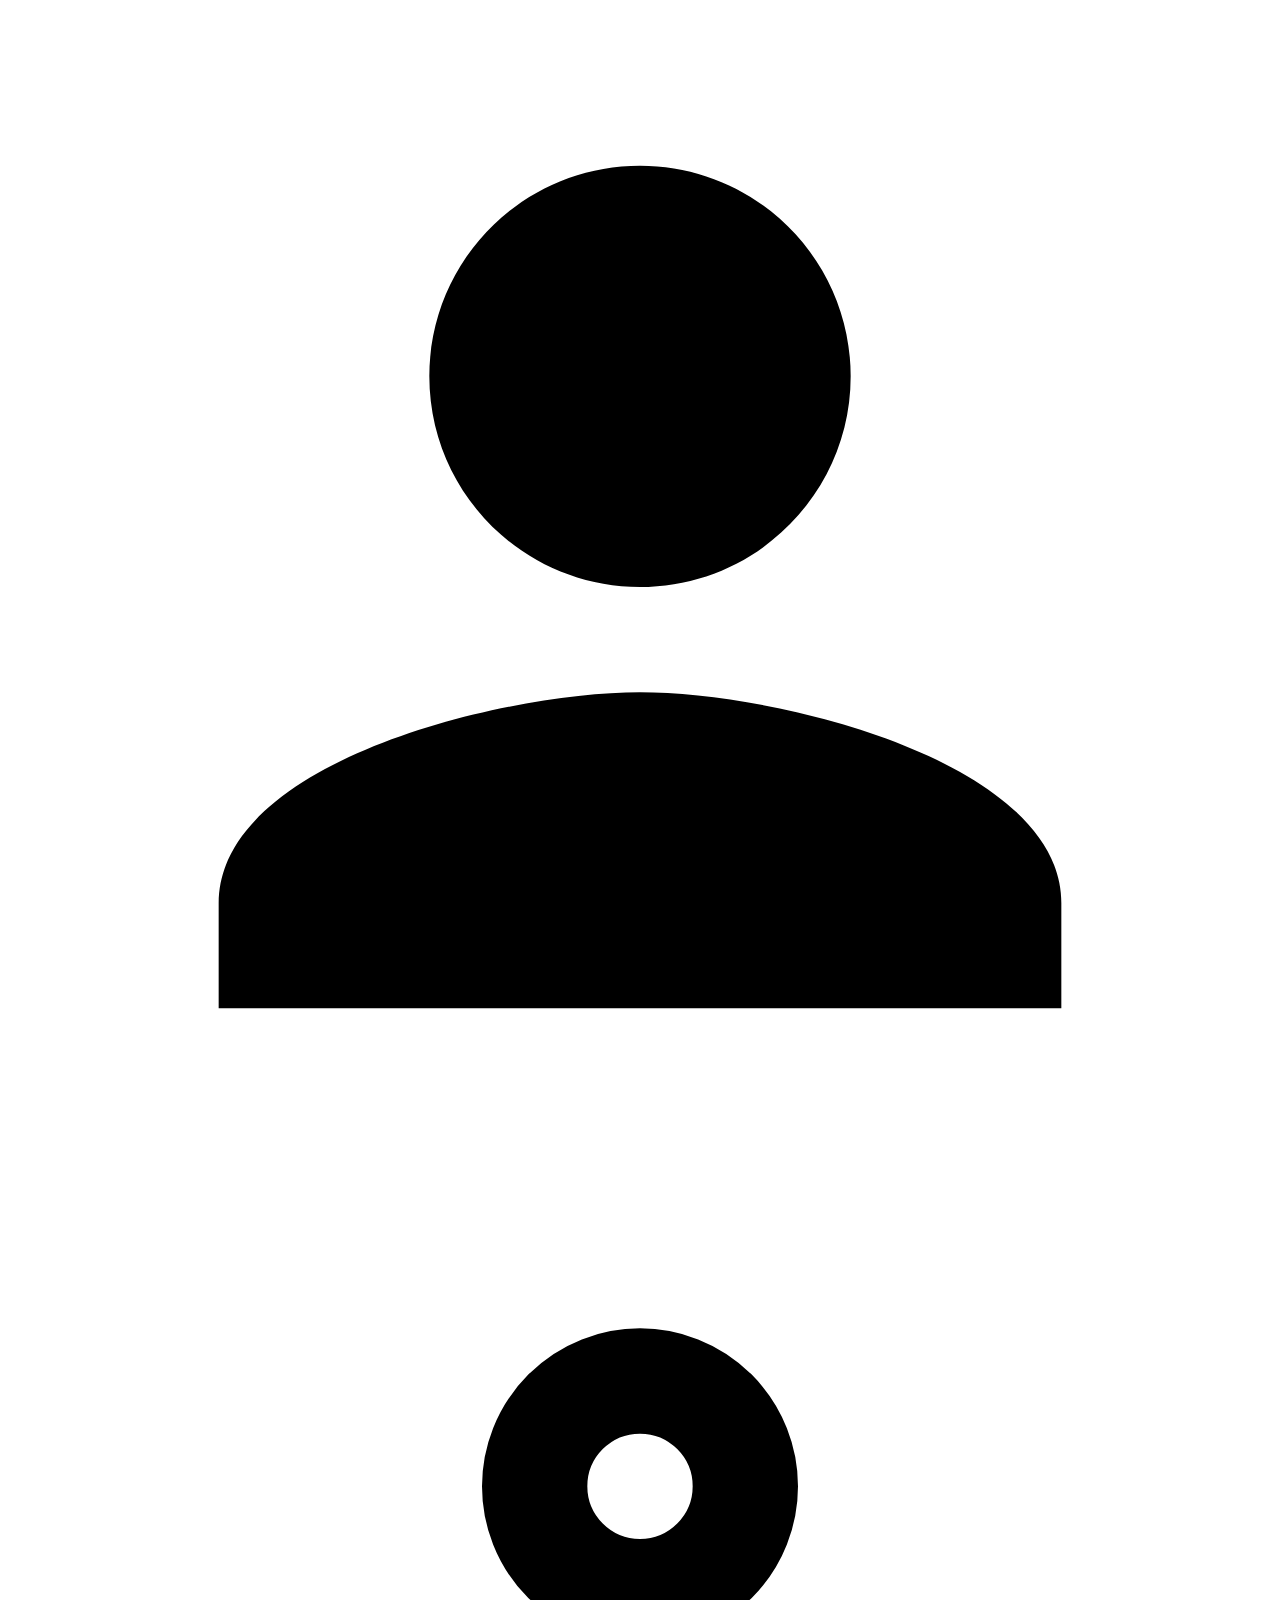
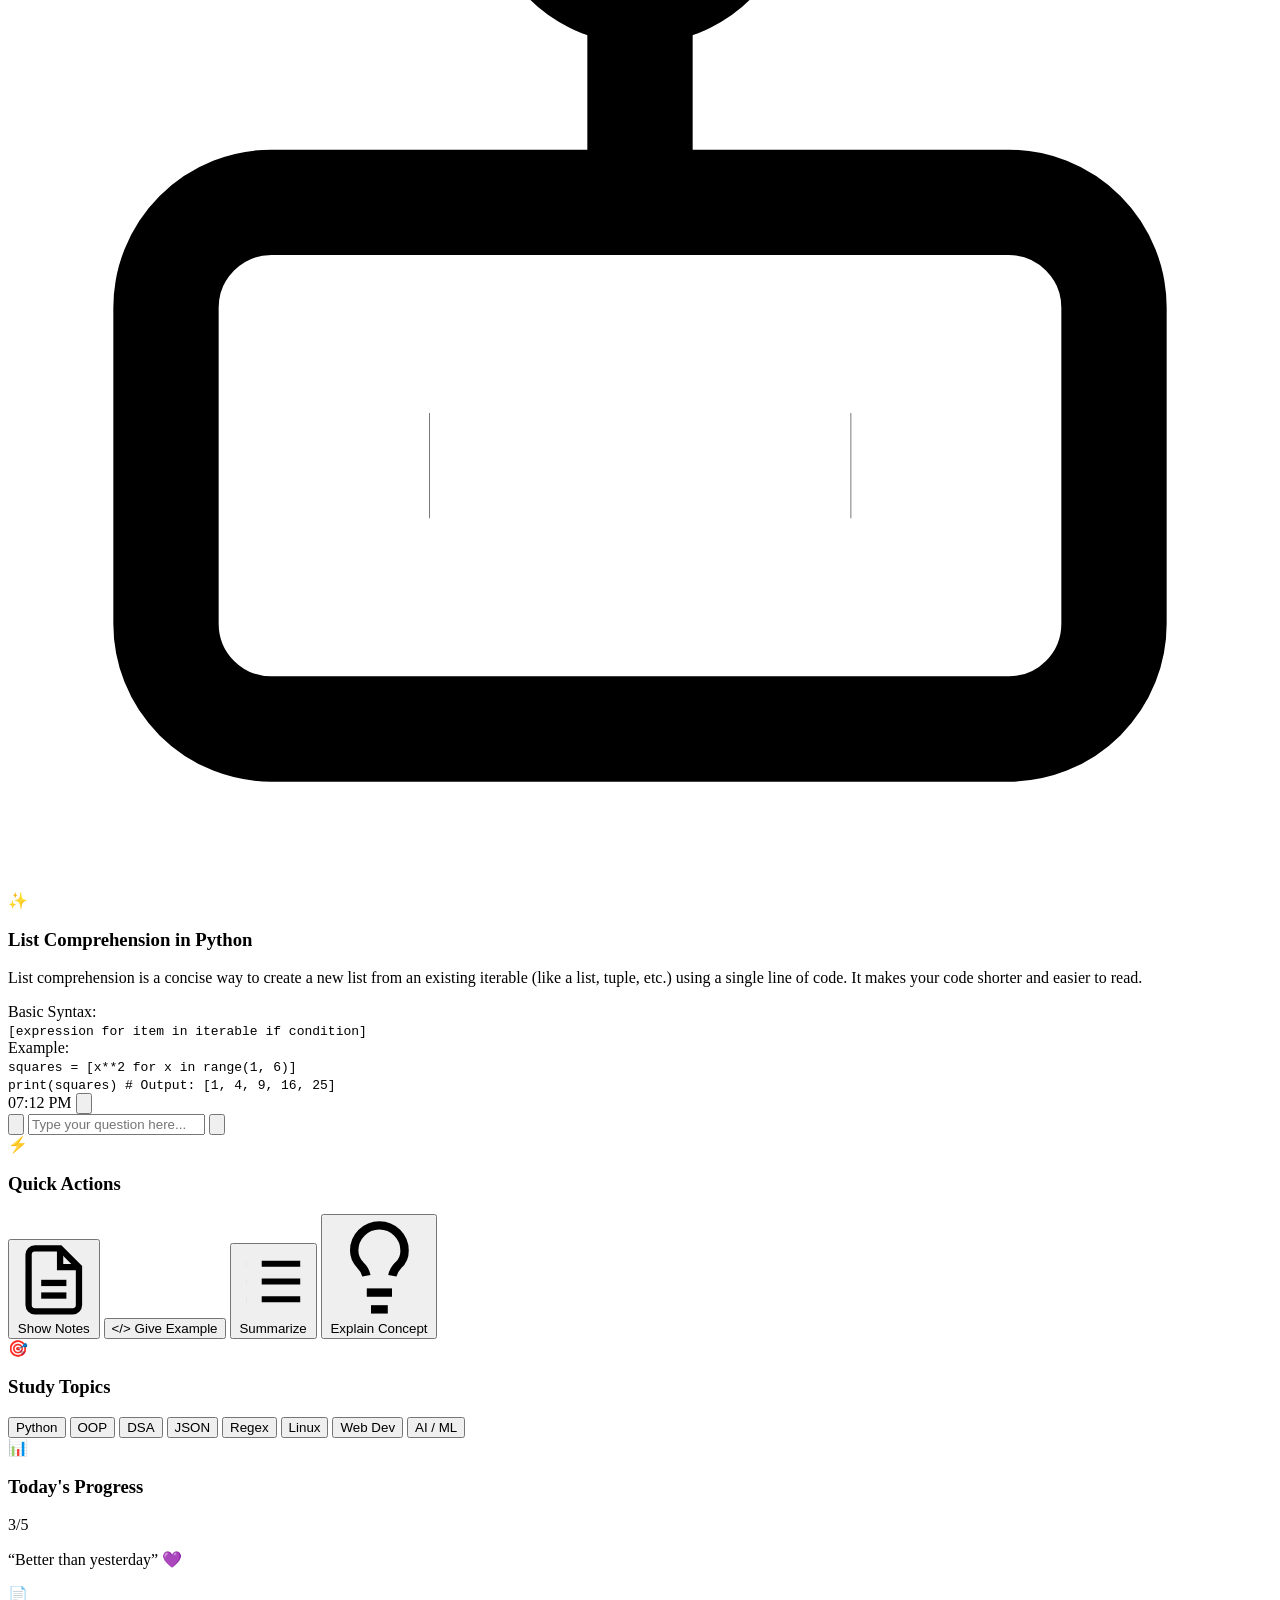
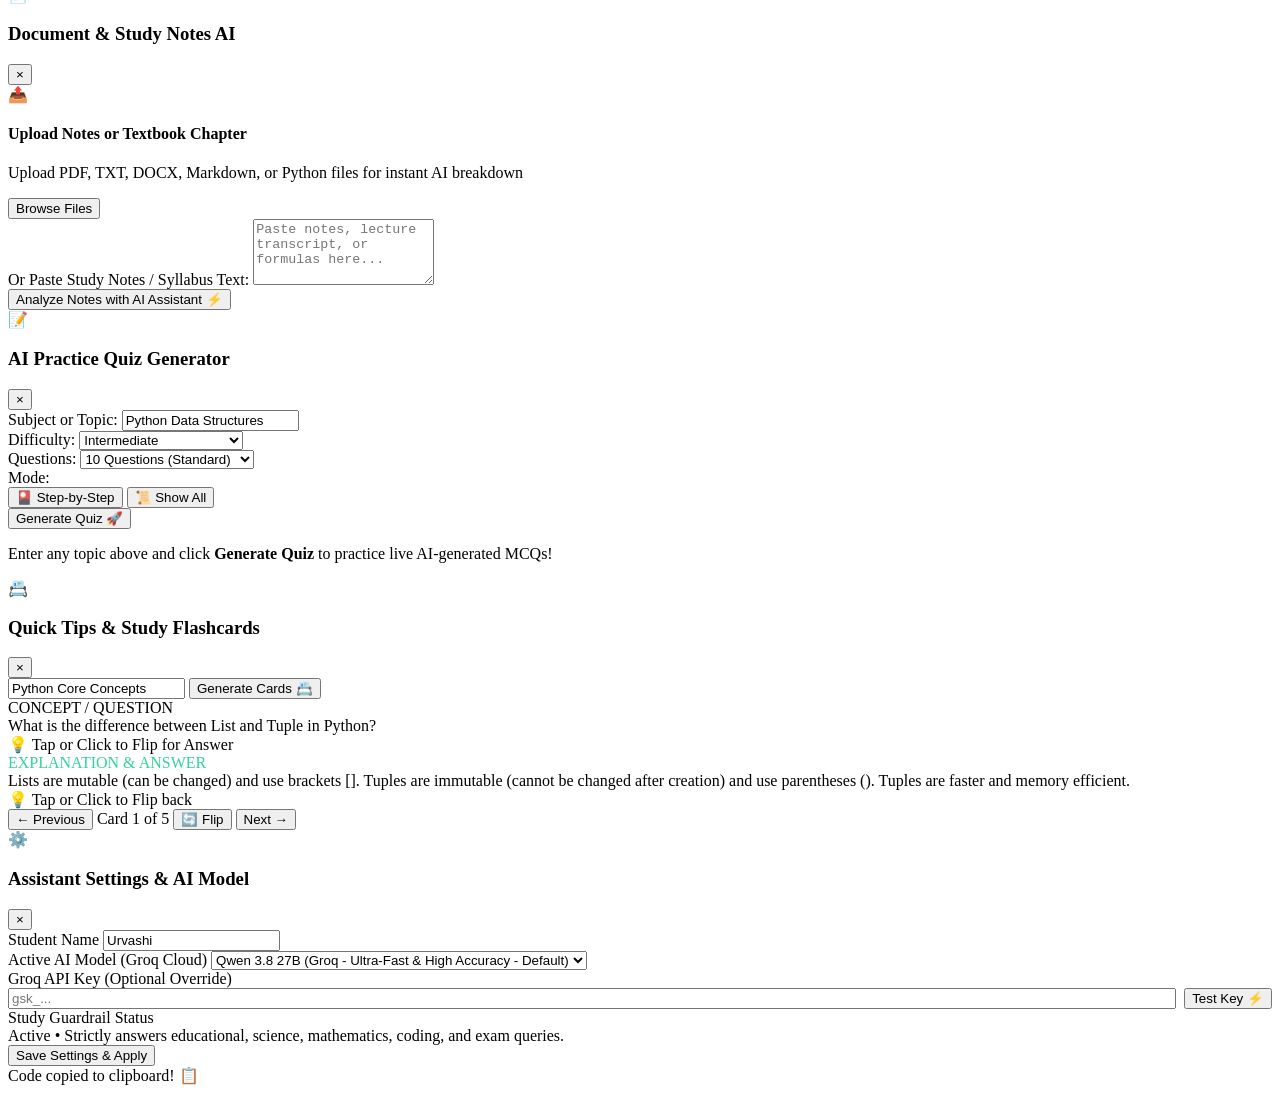
==== commit d75595b1: "modify some files" ====
--- a/projects/Personal_AI_Study_Assistant/web/index.html
+++ b/projects/Personal_AI_Study_Assistant/web/index.html
@@ -31,9 +31,9 @@
 
       <div class="header-right">
         <!-- STUDY MODE BADGE -->
-        <button class="study-mode-badge" id="btnStudyModeToggle" title="Academic Guardrail is Active">
+        <button class="study-mode-badge" id="btnStudyModeToggle" title="Click to cycle study personas (Explainer, Code, Exam, Math)">
           <span class="status-dot-green"></span>
-          <span>Study Mode</span>
+          <span id="studyModeLabel">Mode: Explainer 🎓</span>
         </button>
 
         <!-- SETTINGS GEAR -->
